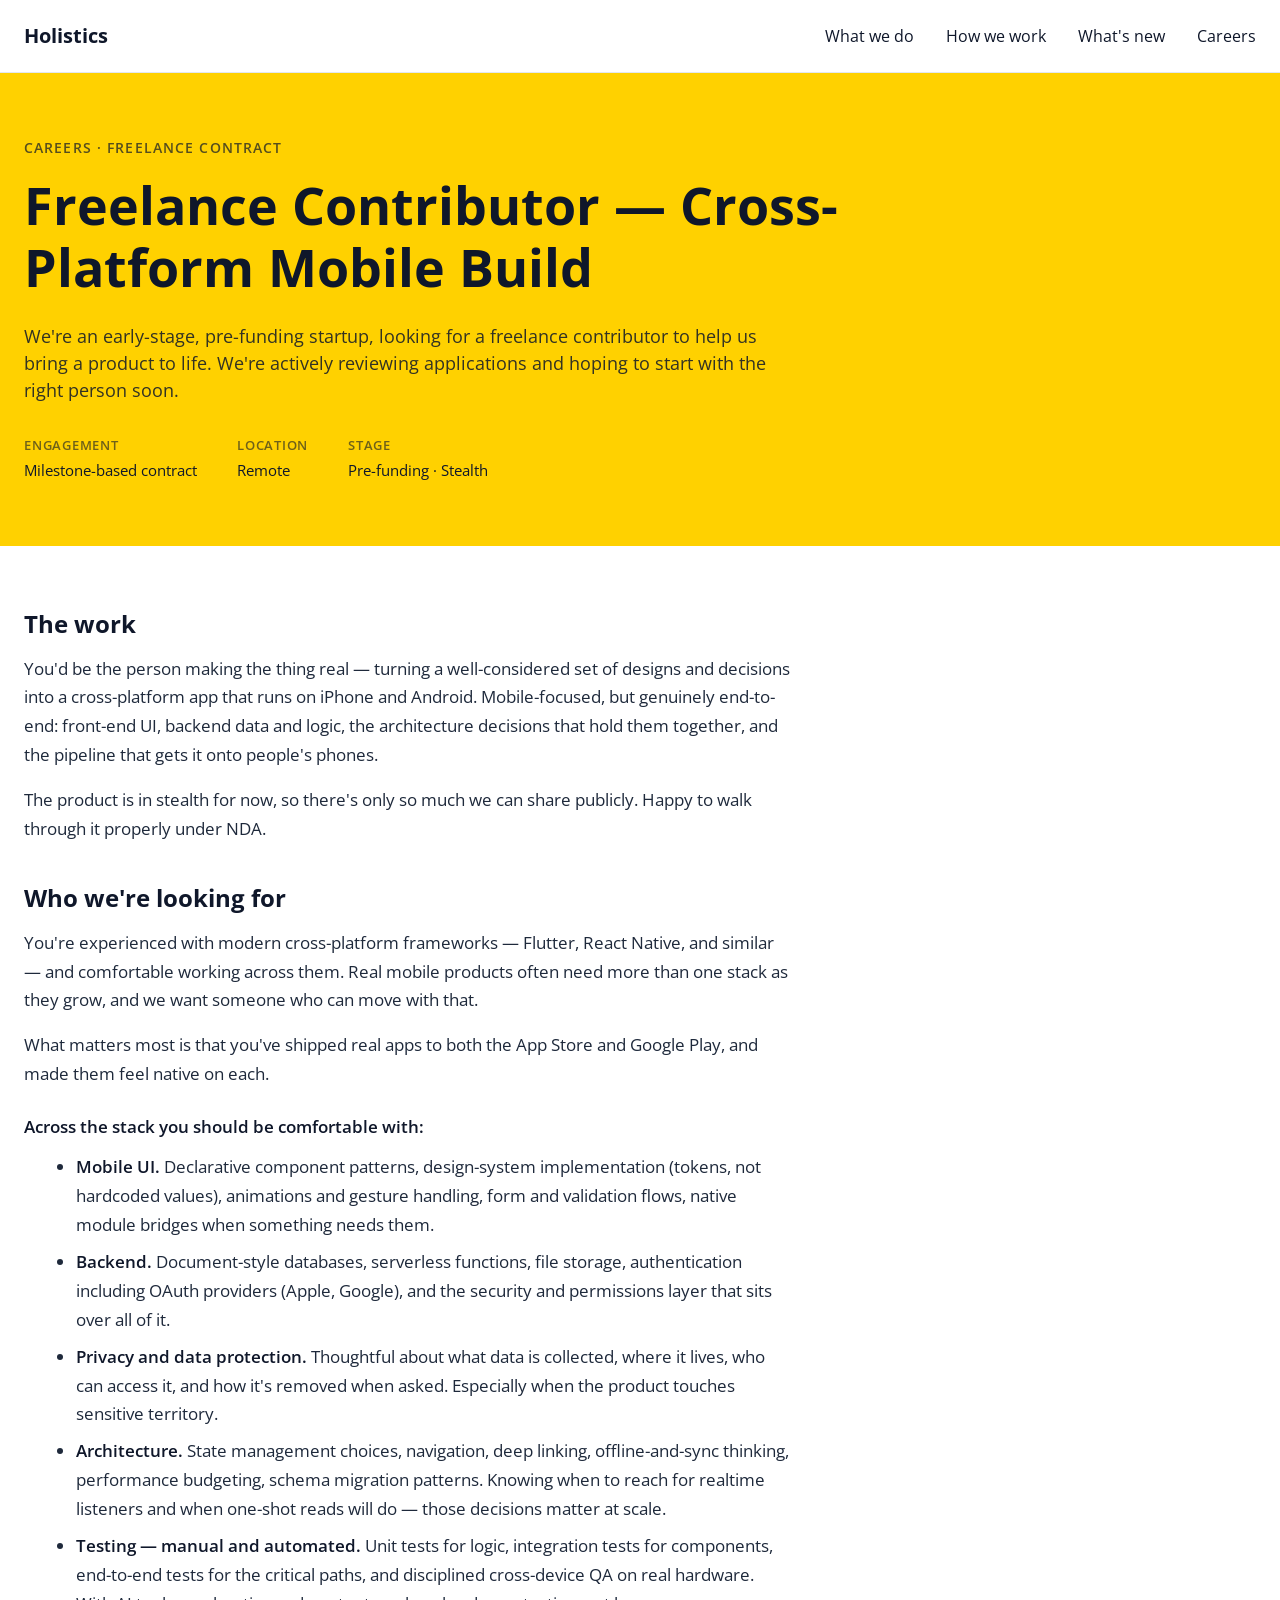
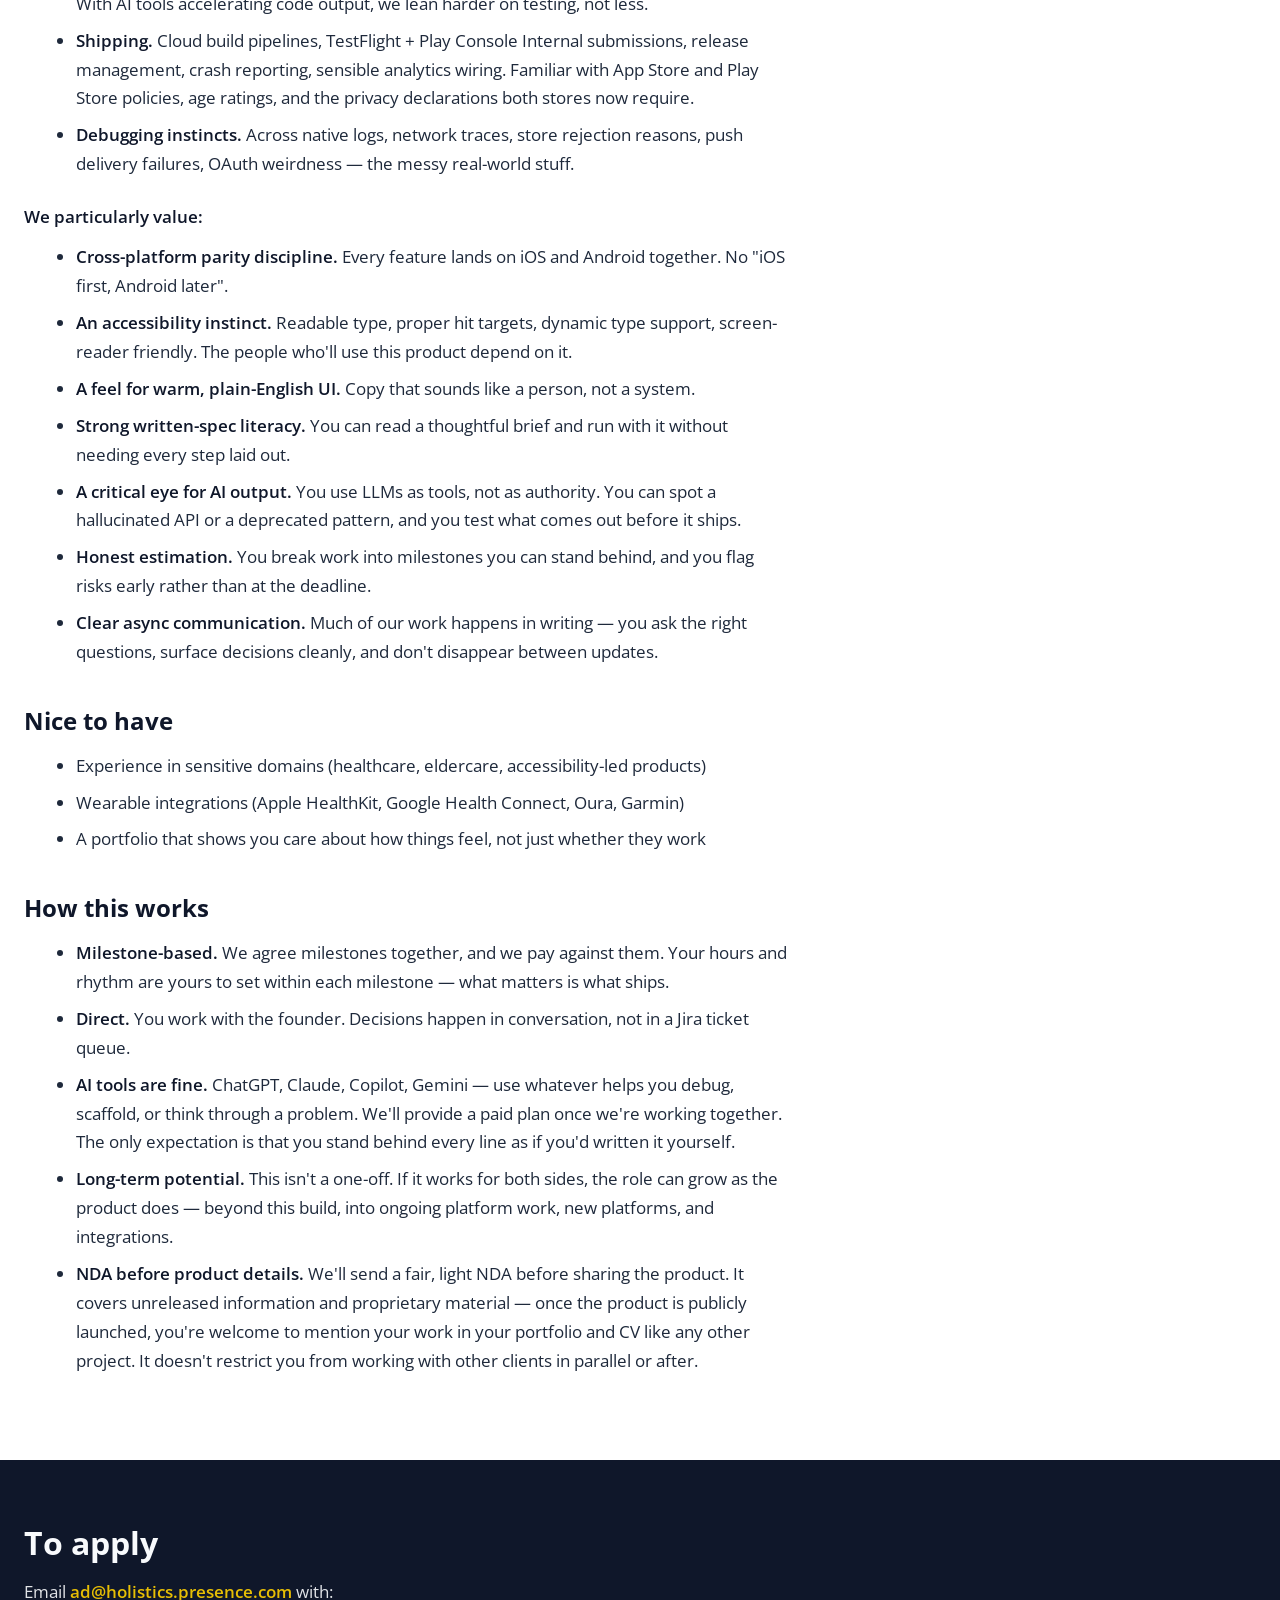
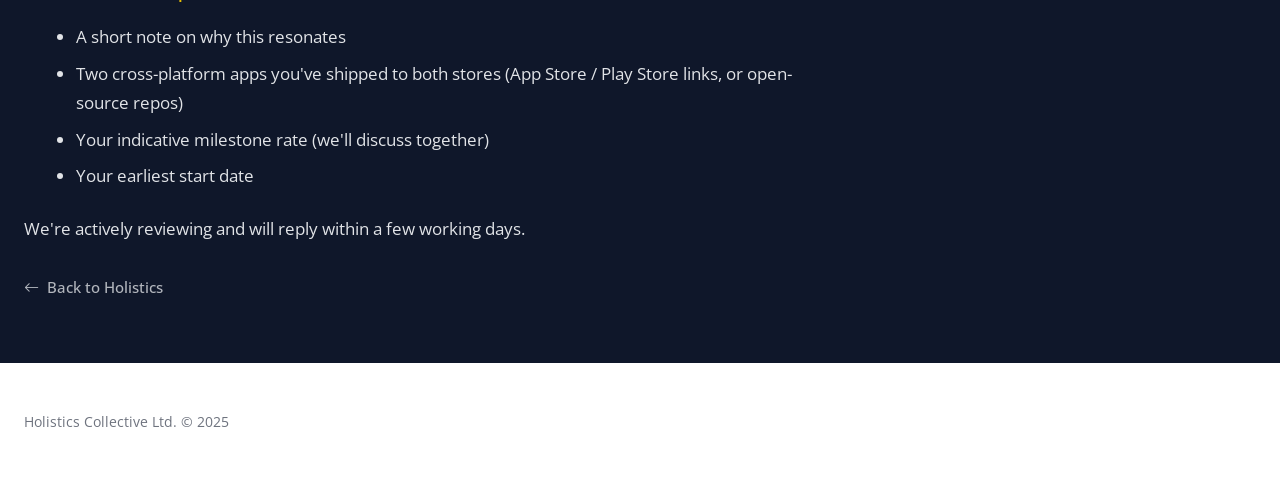
==== careers/mobile-engineer/index.html @ 16e53bee "Add careers page for freelance mobile engineer role Publishes the cross-platform mobile build JD at " ====
<!DOCTYPE html>
<html lang="en">
<head>
    <meta charset="UTF-8">
    <meta name="viewport" content="width=device-width, initial-scale=1.0">
    <title>Freelance Cross-Platform Mobile Engineer — Holistics</title>
    <meta name="description" content="We're hiring a freelance contributor to build a cross-platform mobile app — milestone-based, founder-direct, long-term potential.">
    <meta name="author" content="Holistics">

    <meta property="og:title" content="Freelance Cross-Platform Mobile Engineer — Holistics">
    <meta property="og:description" content="Help us bring an early-stage product to life. End-to-end mobile build, cross-platform, milestone-based. Founder-direct, long-term potential.">
    <meta property="og:type" content="website">

    <link rel="preconnect" href="https://fonts.googleapis.com">
    <link rel="preconnect" href="https://fonts.gstatic.com" crossorigin>
    <link href="https://fonts.googleapis.com/css2?family=Open+Sans:wght@400;500;600;700&display=swap" rel="stylesheet">
    <link rel="stylesheet" href="https://cdn.jsdelivr.net/npm/bootstrap-icons/font/bootstrap-icons.css">
    <link href="https://cdn.jsdelivr.net/npm/bootstrap@5.3.0/dist/css/bootstrap.min.css" rel="stylesheet">
    <script src="https://cdn.jsdelivr.net/npm/bootstrap@5.3.0/dist/js/bootstrap.bundle.min.js"></script>

    <style>
        * {
            margin: 0;
            padding: 0;
            box-sizing: border-box;
        }

        body {
            font-family: 'Open Sans', -apple-system, BlinkMacSystemFont, 'Segoe UI', 'Roboto', 'Oxygen', 'Ubuntu', 'Cantarell', sans-serif;
            line-height: 1.5;
            color: #0f172a;
            background-color: #ffffff;
        }

        .container {
            max-width: 80rem;
            margin: 0 auto;
            padding: 0 1rem;
        }

        .hero-bg {
            background-color: #ffd100;
            color: #0f172a;
        }

        .section-dark {
            background-color: #0f172a;
            color: #f8fafc;
        }

        /* Header */
        .header {
            padding: 1rem 0;
            border-bottom: 1px solid #e2e8f0;
            position: sticky;
            top: 0;
            background: white;
            z-index: 100;
        }

        .header .container {
            display: flex;
            justify-content: space-between;
            align-items: center;
        }

        .logo a {
            font-size: 1.25rem;
            font-weight: bold;
            text-decoration: none;
            color: inherit;
        }

        .nav {
            display: none;
            gap: 2rem;
        }

        .nav a {
            text-decoration: none;
            color: inherit;
            padding: 0.5rem 0;
            transition: color 0.2s;
        }

        .nav a:hover {
            color: #ffd100;
        }

        .menu-btn {
            display: block;
            background: none;
            border: none;
            font-size: 1.5rem;
            cursor: pointer;
        }

        /* Hero */
        .hero {
            padding: 4rem 0;
        }

        .hero .eyebrow {
            font-size: 0.875rem;
            font-weight: 600;
            text-transform: uppercase;
            letter-spacing: 0.08em;
            margin-bottom: 1rem;
            opacity: 0.7;
        }

        .hero h1 {
            font-size: 2.25rem;
            font-weight: bold;
            line-height: 1.2;
            max-width: 56rem;
            margin-bottom: 1.5rem;
        }

        .hero-subtitle {
            font-size: 1.125rem;
            opacity: 0.85;
            max-width: 48rem;
        }

        .meta-row {
            margin-top: 2rem;
            display: flex;
            flex-wrap: wrap;
            gap: 1.5rem 2.5rem;
            font-size: 0.95rem;
        }

        .meta-row .meta-label {
            display: block;
            font-weight: 600;
            font-size: 0.8rem;
            text-transform: uppercase;
            letter-spacing: 0.06em;
            opacity: 0.6;
            margin-bottom: 0.25rem;
        }

        /* Body */
        .role-body {
            padding: 4rem 0;
        }

        .role-body .content {
            max-width: 48rem;
        }

        .role-body h2 {
            font-size: 1.5rem;
            font-weight: bold;
            margin-top: 2.5rem;
            margin-bottom: 1rem;
        }

        .role-body h2:first-child {
            margin-top: 0;
        }

        .role-body h3 {
            font-size: 1.05rem;
            font-weight: 600;
            margin-top: 1.75rem;
            margin-bottom: 0.5rem;
        }

        .role-body p {
            font-size: 1.0625rem;
            line-height: 1.7;
            margin-bottom: 1rem;
            color: #1e293b;
        }

        .role-body ul {
            margin: 1rem 0 1.25rem 1.25rem;
        }

        .role-body li {
            font-size: 1.0625rem;
            line-height: 1.7;
            margin-bottom: 0.5rem;
            color: #1e293b;
        }

        .role-body strong {
            font-weight: 600;
            color: #0f172a;
        }

        /* Apply CTA */
        .apply-cta {
            padding: 4rem 0;
        }

        .apply-cta .content {
            max-width: 48rem;
        }

        .apply-cta h2 {
            font-size: 2rem;
            font-weight: bold;
            margin-bottom: 1rem;
        }

        .apply-cta p {
            font-size: 1.0625rem;
            line-height: 1.7;
            margin-bottom: 1rem;
            opacity: 0.9;
        }

        .apply-cta ul {
            margin: 1rem 0 1.5rem 1.25rem;
        }

        .apply-cta li {
            font-size: 1.0625rem;
            line-height: 1.7;
            margin-bottom: 0.5rem;
            opacity: 0.9;
        }

        .apply-cta a.email-link {
            color: #ffd100;
            font-weight: 600;
            text-decoration: none;
        }

        .apply-cta a.email-link:hover {
            text-decoration: underline;
        }

        .back-link {
            display: inline-flex;
            align-items: center;
            gap: 0.5rem;
            color: #0f172a;
            text-decoration: none;
            font-weight: 500;
            margin-top: 1rem;
            font-size: 0.95rem;
            opacity: 0.7;
            transition: opacity 0.2s;
        }

        .back-link:hover {
            opacity: 1;
        }

        /* Footer */
        .footer {
            padding: 3rem 0 2rem;
        }

        .footer p {
            font-size: 0.875rem;
            opacity: 0.6;
        }

        /* Mobile Menu */
        .mobile-menu {
            display: none;
            position: fixed;
            top: 0;
            left: 0;
            right: 0;
            bottom: 0;
            background: white;
            z-index: 200;
            padding: 2rem;
        }

        .mobile-menu.active {
            display: flex;
            flex-direction: column;
        }

        .mobile-menu-header {
            display: flex;
            justify-content: space-between;
            align-items: center;
            margin-bottom: 2rem;
        }

        .mobile-menu nav {
            display: flex;
            flex-direction: column;
            gap: 1.5rem;
        }

        .mobile-menu a {
            text-decoration: none;
            color: #0f172a;
            font-size: 1.25rem;
            font-weight: 500;
        }

        @media (min-width: 640px) {
            .container {
                padding: 0 1.5rem;
            }

            .hero h1 {
                font-size: 2.75rem;
            }
        }

        @media (min-width: 768px) {
            .nav {
                display: flex;
            }

            .menu-btn {
                display: none;
            }

            .hero h1 {
                font-size: 3rem;
            }
        }

        @media (min-width: 1024px) {
            .hero h1 {
                font-size: 3.25rem;
            }
        }
    </style>
</head>
<body>
    <!-- Header -->
    <header class="header">
        <div class="container">
            <div class="logo"><a href="/">Holistics</a></div>
            <nav class="nav">
                <a href="/#what-we-do">What we do</a>
                <a href="/#how-we-work">How we work</a>
                <a href="/#whats-new">What's new</a>
                <a href="/careers/">Careers</a>
            </nav>
            <button class="menu-btn" onclick="toggleMobileMenu()">☰</button>
        </div>
    </header>

    <!-- Mobile Menu -->
    <div class="mobile-menu" id="mobileMenu">
        <div class="mobile-menu-header">
            <div class="logo"><a href="/">Holistics</a></div>
            <button class="menu-btn" onclick="toggleMobileMenu()">✕</button>
        </div>
        <nav>
            <a href="/#what-we-do" onclick="toggleMobileMenu()">What we do</a>
            <a href="/#how-we-work" onclick="toggleMobileMenu()">How we work</a>
            <a href="/#whats-new" onclick="toggleMobileMenu()">What's new</a>
            <a href="/careers/" onclick="toggleMobileMenu()">Careers</a>
        </nav>
    </div>

    <!-- Hero -->
    <section class="hero hero-bg">
        <div class="container">
            <div class="eyebrow">Careers · Freelance contract</div>
            <h1>Freelance Contributor — Cross-Platform Mobile Build</h1>
            <p class="hero-subtitle">We're an early-stage, pre-funding startup, looking for a freelance contributor to help us bring a product to life. We're actively reviewing applications and hoping to start with the right person soon.</p>
            <div class="meta-row">
                <div>
                    <span class="meta-label">Engagement</span>
                    Milestone-based contract
                </div>
                <div>
                    <span class="meta-label">Location</span>
                    Remote
                </div>
                <div>
                    <span class="meta-label">Stage</span>
                    Pre-funding · Stealth
                </div>
            </div>
        </div>
    </section>

    <!-- Role body -->
    <section class="role-body">
        <div class="container">
            <div class="content">
                <h2>The work</h2>
                <p>You'd be the person making the thing real — turning a well-considered set of designs and decisions into a cross-platform app that runs on iPhone and Android. Mobile-focused, but genuinely end-to-end: front-end UI, backend data and logic, the architecture decisions that hold them together, and the pipeline that gets it onto people's phones.</p>
                <p>The product is in stealth for now, so there's only so much we can share publicly. Happy to walk through it properly under NDA.</p>

                <h2>Who we're looking for</h2>
                <p>You're experienced with modern cross-platform frameworks — Flutter, React Native, and similar — and comfortable working across them. Real mobile products often need more than one stack as they grow, and we want someone who can move with that.</p>
                <p>What matters most is that you've shipped real apps to both the App Store and Google Play, and made them feel native on each.</p>

                <h3>Across the stack you should be comfortable with:</h3>
                <ul>
                    <li><strong>Mobile UI.</strong> Declarative component patterns, design-system implementation (tokens, not hardcoded values), animations and gesture handling, form and validation flows, native module bridges when something needs them.</li>
                    <li><strong>Backend.</strong> Document-style databases, serverless functions, file storage, authentication including OAuth providers (Apple, Google), and the security and permissions layer that sits over all of it.</li>
                    <li><strong>Privacy and data protection.</strong> Thoughtful about what data is collected, where it lives, who can access it, and how it's removed when asked. Especially when the product touches sensitive territory.</li>
                    <li><strong>Architecture.</strong> State management choices, navigation, deep linking, offline-and-sync thinking, performance budgeting, schema migration patterns. Knowing when to reach for realtime listeners and when one-shot reads will do — those decisions matter at scale.</li>
                    <li><strong>Testing — manual and automated.</strong> Unit tests for logic, integration tests for components, end-to-end tests for the critical paths, and disciplined cross-device QA on real hardware. With AI tools accelerating code output, we lean harder on testing, not less.</li>
                    <li><strong>Shipping.</strong> Cloud build pipelines, TestFlight + Play Console Internal submissions, release management, crash reporting, sensible analytics wiring. Familiar with App Store and Play Store policies, age ratings, and the privacy declarations both stores now require.</li>
                    <li><strong>Debugging instincts.</strong> Across native logs, network traces, store rejection reasons, push delivery failures, OAuth weirdness — the messy real-world stuff.</li>
                </ul>

                <h3>We particularly value:</h3>
                <ul>
                    <li><strong>Cross-platform parity discipline.</strong> Every feature lands on iOS and Android together. No "iOS first, Android later".</li>
                    <li><strong>An accessibility instinct.</strong> Readable type, proper hit targets, dynamic type support, screen-reader friendly. The people who'll use this product depend on it.</li>
                    <li><strong>A feel for warm, plain-English UI.</strong> Copy that sounds like a person, not a system.</li>
                    <li><strong>Strong written-spec literacy.</strong> You can read a thoughtful brief and run with it without needing every step laid out.</li>
                    <li><strong>A critical eye for AI output.</strong> You use LLMs as tools, not as authority. You can spot a hallucinated API or a deprecated pattern, and you test what comes out before it ships.</li>
                    <li><strong>Honest estimation.</strong> You break work into milestones you can stand behind, and you flag risks early rather than at the deadline.</li>
                    <li><strong>Clear async communication.</strong> Much of our work happens in writing — you ask the right questions, surface decisions cleanly, and don't disappear between updates.</li>
                </ul>

                <h2>Nice to have</h2>
                <ul>
                    <li>Experience in sensitive domains (healthcare, eldercare, accessibility-led products)</li>
                    <li>Wearable integrations (Apple HealthKit, Google Health Connect, Oura, Garmin)</li>
                    <li>A portfolio that shows you care about how things feel, not just whether they work</li>
                </ul>

                <h2>How this works</h2>
                <ul>
                    <li><strong>Milestone-based.</strong> We agree milestones together, and we pay against them. Your hours and rhythm are yours to set within each milestone — what matters is what ships.</li>
                    <li><strong>Direct.</strong> You work with the founder. Decisions happen in conversation, not in a Jira ticket queue.</li>
                    <li><strong>AI tools are fine.</strong> ChatGPT, Claude, Copilot, Gemini — use whatever helps you debug, scaffold, or think through a problem. We'll provide a paid plan once we're working together. The only expectation is that you stand behind every line as if you'd written it yourself.</li>
                    <li><strong>Long-term potential.</strong> This isn't a one-off. If it works for both sides, the role can grow as the product does — beyond this build, into ongoing platform work, new platforms, and integrations.</li>
                    <li><strong>NDA before product details.</strong> We'll send a fair, light NDA before sharing the product. It covers unreleased information and proprietary material — once the product is publicly launched, you're welcome to mention your work in your portfolio and CV like any other project. It doesn't restrict you from working with other clients in parallel or after.</li>
                </ul>
            </div>
        </div>
    </section>

    <!-- Apply CTA -->
    <section class="apply-cta section-dark">
        <div class="container">
            <div class="content">
                <h2>To apply</h2>
                <p>Email <a class="email-link" href="mailto:ad@holistics.presence.com">ad@holistics.presence.com</a> with:</p>
                <ul>
                    <li>A short note on why this resonates</li>
                    <li>Two cross-platform apps you've shipped to both stores (App Store / Play Store links, or open-source repos)</li>
                    <li>Your indicative milestone rate (we'll discuss together)</li>
                    <li>Your earliest start date</li>
                </ul>
                <p>We're actively reviewing and will reply within a few working days.</p>
                <a href="/" class="back-link" style="color: #f8fafc;">
                    <i class="bi bi-arrow-left"></i> Back to Holistics
                </a>
            </div>
        </div>
    </section>

    <!-- Footer -->
    <footer class="footer">
        <div class="container">
            <p>Holistics Collective Ltd. © 2025</p>
        </div>
    </footer>

    <script>
        function toggleMobileMenu() {
            const mobileMenu = document.getElementById('mobileMenu');
            mobileMenu.classList.toggle('active');
        }
    </script>
</body>
</html>
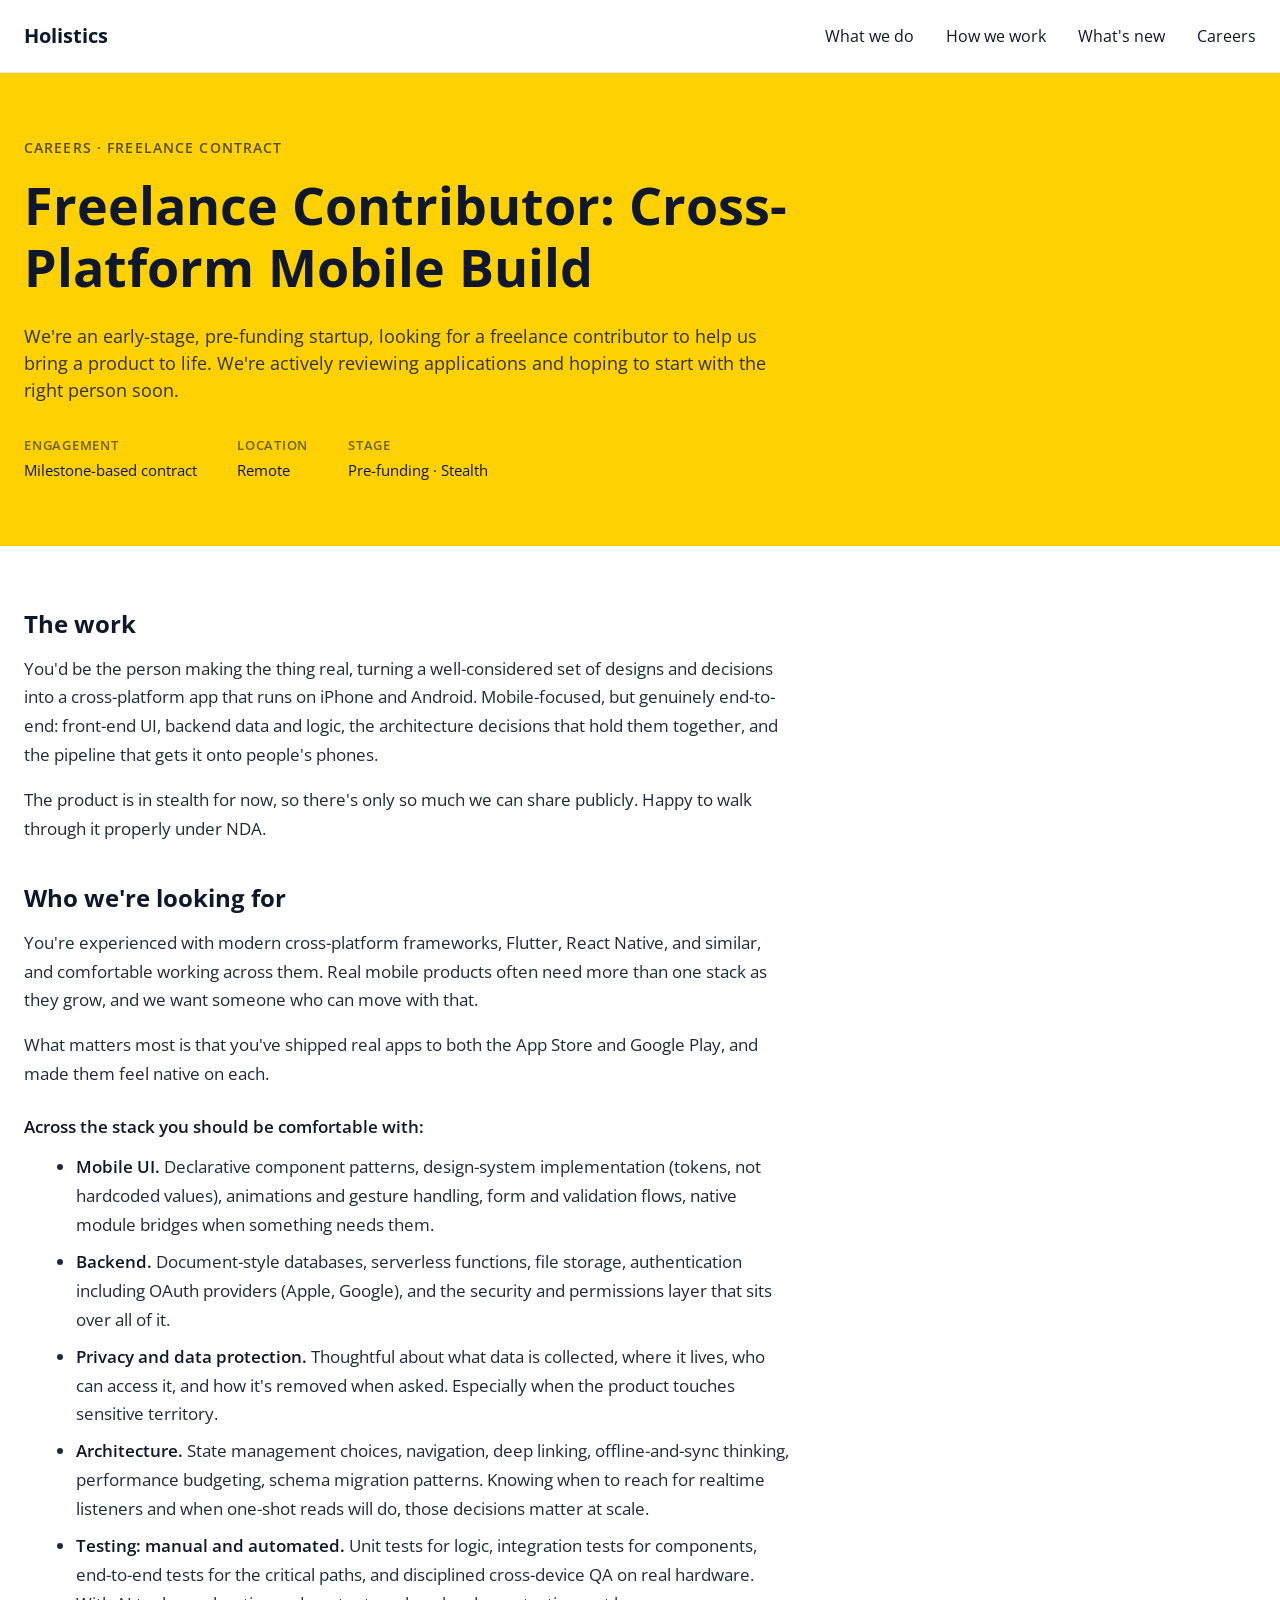
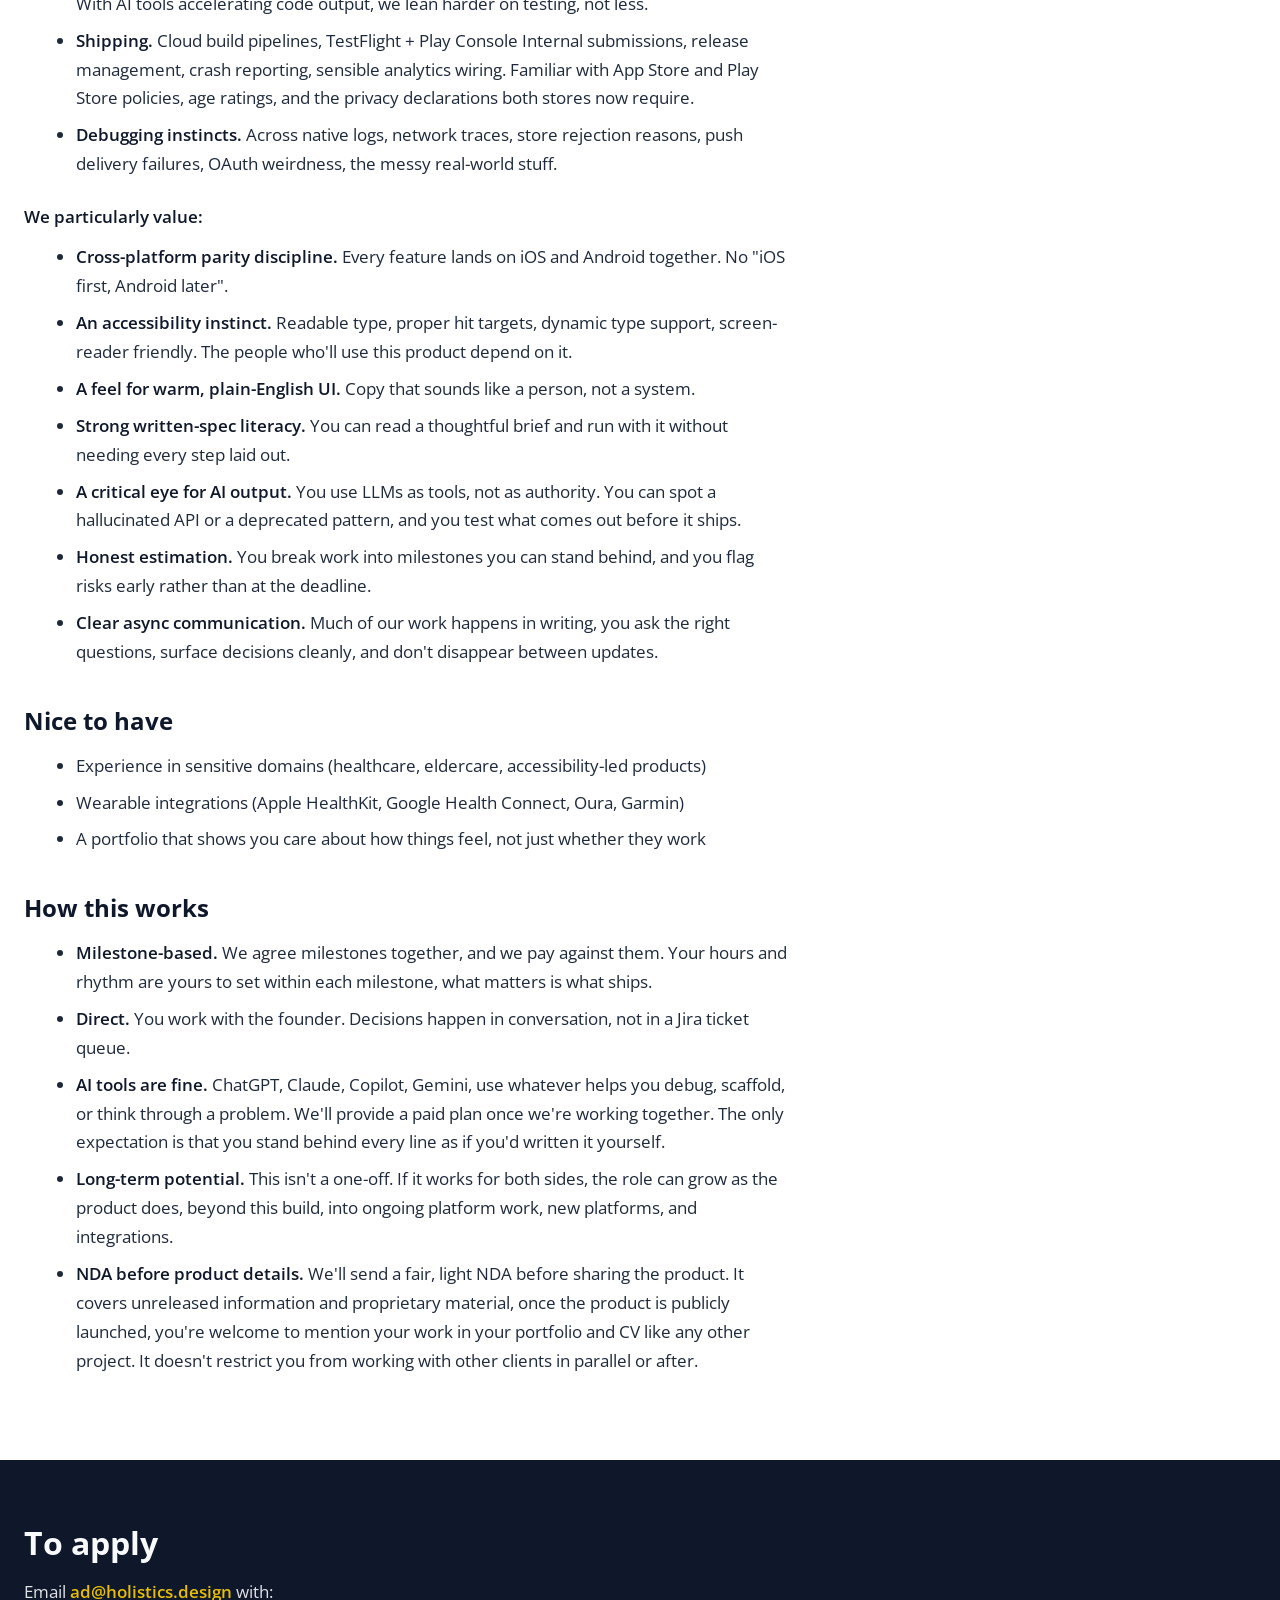
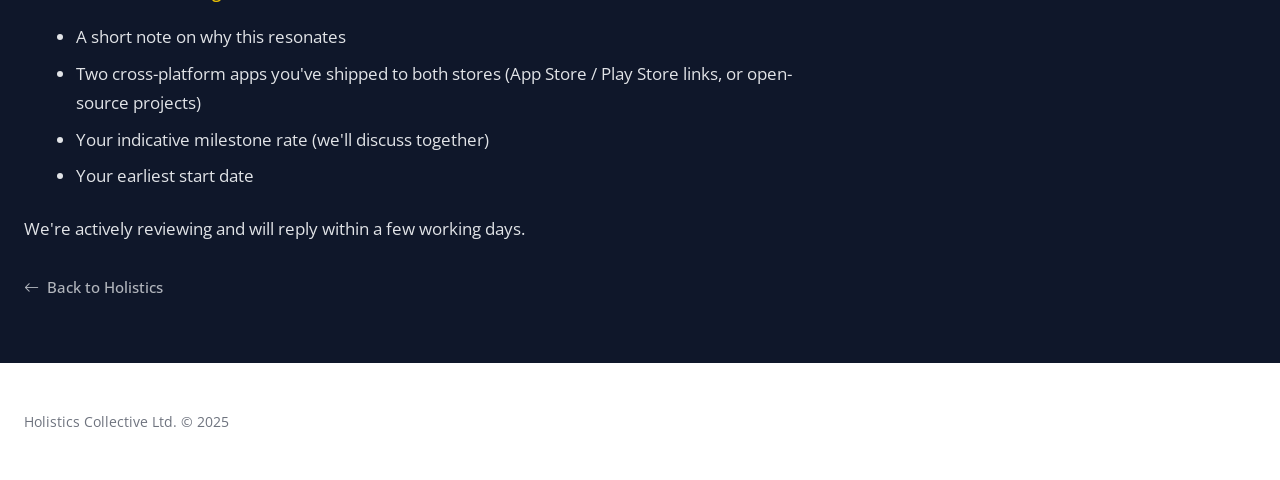
==== commit 6dd91044: "Polish careers page and add nav link from homepage - Switch apply email to ad@holistics.design - Add" ====
--- a/careers/mobile-engineer/index.html
+++ b/careers/mobile-engineer/index.html
@@ -3,11 +3,11 @@
 <head>
     <meta charset="UTF-8">
     <meta name="viewport" content="width=device-width, initial-scale=1.0">
-    <title>Freelance Cross-Platform Mobile Engineer — Holistics</title>
-    <meta name="description" content="We're hiring a freelance contributor to build a cross-platform mobile app — milestone-based, founder-direct, long-term potential.">
+    <title>Freelance Cross-Platform Mobile Engineer | Holistics</title>
+    <meta name="description" content="We're hiring a freelance contributor to build a cross-platform mobile app, milestone-based, founder-direct, long-term potential.">
     <meta name="author" content="Holistics">
 
-    <meta property="og:title" content="Freelance Cross-Platform Mobile Engineer — Holistics">
+    <meta property="og:title" content="Freelance Cross-Platform Mobile Engineer | Holistics">
     <meta property="og:description" content="Help us bring an early-stage product to life. End-to-end mobile build, cross-platform, milestone-based. Founder-direct, long-term potential.">
     <meta property="og:type" content="website">
 
@@ -339,7 +339,7 @@
                 <a href="/#what-we-do">What we do</a>
                 <a href="/#how-we-work">How we work</a>
                 <a href="/#whats-new">What's new</a>
-                <a href="/careers/">Careers</a>
+                <a href="/careers/mobile-engineer/">Careers</a>
             </nav>
             <button class="menu-btn" onclick="toggleMobileMenu()">☰</button>
         </div>
@@ -355,7 +355,7 @@
             <a href="/#what-we-do" onclick="toggleMobileMenu()">What we do</a>
             <a href="/#how-we-work" onclick="toggleMobileMenu()">How we work</a>
             <a href="/#whats-new" onclick="toggleMobileMenu()">What's new</a>
-            <a href="/careers/" onclick="toggleMobileMenu()">Careers</a>
+            <a href="/careers/mobile-engineer/" onclick="toggleMobileMenu()">Careers</a>
         </nav>
     </div>
 
@@ -363,7 +363,7 @@
     <section class="hero hero-bg">
         <div class="container">
             <div class="eyebrow">Careers · Freelance contract</div>
-            <h1>Freelance Contributor — Cross-Platform Mobile Build</h1>
+            <h1>Freelance Contributor: Cross-Platform Mobile Build</h1>
             <p class="hero-subtitle">We're an early-stage, pre-funding startup, looking for a freelance contributor to help us bring a product to life. We're actively reviewing applications and hoping to start with the right person soon.</p>
             <div class="meta-row">
                 <div>
@@ -387,11 +387,11 @@
         <div class="container">
             <div class="content">
                 <h2>The work</h2>
-                <p>You'd be the person making the thing real — turning a well-considered set of designs and decisions into a cross-platform app that runs on iPhone and Android. Mobile-focused, but genuinely end-to-end: front-end UI, backend data and logic, the architecture decisions that hold them together, and the pipeline that gets it onto people's phones.</p>
+                <p>You'd be the person making the thing real, turning a well-considered set of designs and decisions into a cross-platform app that runs on iPhone and Android. Mobile-focused, but genuinely end-to-end: front-end UI, backend data and logic, the architecture decisions that hold them together, and the pipeline that gets it onto people's phones.</p>
                 <p>The product is in stealth for now, so there's only so much we can share publicly. Happy to walk through it properly under NDA.</p>
 
                 <h2>Who we're looking for</h2>
-                <p>You're experienced with modern cross-platform frameworks — Flutter, React Native, and similar — and comfortable working across them. Real mobile products often need more than one stack as they grow, and we want someone who can move with that.</p>
+                <p>You're experienced with modern cross-platform frameworks, Flutter, React Native, and similar, and comfortable working across them. Real mobile products often need more than one stack as they grow, and we want someone who can move with that.</p>
                 <p>What matters most is that you've shipped real apps to both the App Store and Google Play, and made them feel native on each.</p>
 
                 <h3>Across the stack you should be comfortable with:</h3>
@@ -399,10 +399,10 @@
                     <li><strong>Mobile UI.</strong> Declarative component patterns, design-system implementation (tokens, not hardcoded values), animations and gesture handling, form and validation flows, native module bridges when something needs them.</li>
                     <li><strong>Backend.</strong> Document-style databases, serverless functions, file storage, authentication including OAuth providers (Apple, Google), and the security and permissions layer that sits over all of it.</li>
                     <li><strong>Privacy and data protection.</strong> Thoughtful about what data is collected, where it lives, who can access it, and how it's removed when asked. Especially when the product touches sensitive territory.</li>
-                    <li><strong>Architecture.</strong> State management choices, navigation, deep linking, offline-and-sync thinking, performance budgeting, schema migration patterns. Knowing when to reach for realtime listeners and when one-shot reads will do — those decisions matter at scale.</li>
-                    <li><strong>Testing — manual and automated.</strong> Unit tests for logic, integration tests for components, end-to-end tests for the critical paths, and disciplined cross-device QA on real hardware. With AI tools accelerating code output, we lean harder on testing, not less.</li>
+                    <li><strong>Architecture.</strong> State management choices, navigation, deep linking, offline-and-sync thinking, performance budgeting, schema migration patterns. Knowing when to reach for realtime listeners and when one-shot reads will do, those decisions matter at scale.</li>
+                    <li><strong>Testing: manual and automated.</strong> Unit tests for logic, integration tests for components, end-to-end tests for the critical paths, and disciplined cross-device QA on real hardware. With AI tools accelerating code output, we lean harder on testing, not less.</li>
                     <li><strong>Shipping.</strong> Cloud build pipelines, TestFlight + Play Console Internal submissions, release management, crash reporting, sensible analytics wiring. Familiar with App Store and Play Store policies, age ratings, and the privacy declarations both stores now require.</li>
-                    <li><strong>Debugging instincts.</strong> Across native logs, network traces, store rejection reasons, push delivery failures, OAuth weirdness — the messy real-world stuff.</li>
+                    <li><strong>Debugging instincts.</strong> Across native logs, network traces, store rejection reasons, push delivery failures, OAuth weirdness, the messy real-world stuff.</li>
                 </ul>
 
                 <h3>We particularly value:</h3>
@@ -413,7 +413,7 @@
                     <li><strong>Strong written-spec literacy.</strong> You can read a thoughtful brief and run with it without needing every step laid out.</li>
                     <li><strong>A critical eye for AI output.</strong> You use LLMs as tools, not as authority. You can spot a hallucinated API or a deprecated pattern, and you test what comes out before it ships.</li>
                     <li><strong>Honest estimation.</strong> You break work into milestones you can stand behind, and you flag risks early rather than at the deadline.</li>
-                    <li><strong>Clear async communication.</strong> Much of our work happens in writing — you ask the right questions, surface decisions cleanly, and don't disappear between updates.</li>
+                    <li><strong>Clear async communication.</strong> Much of our work happens in writing, you ask the right questions, surface decisions cleanly, and don't disappear between updates.</li>
                 </ul>
 
                 <h2>Nice to have</h2>
@@ -425,11 +425,11 @@
 
                 <h2>How this works</h2>
                 <ul>
-                    <li><strong>Milestone-based.</strong> We agree milestones together, and we pay against them. Your hours and rhythm are yours to set within each milestone — what matters is what ships.</li>
+                    <li><strong>Milestone-based.</strong> We agree milestones together, and we pay against them. Your hours and rhythm are yours to set within each milestone, what matters is what ships.</li>
                     <li><strong>Direct.</strong> You work with the founder. Decisions happen in conversation, not in a Jira ticket queue.</li>
-                    <li><strong>AI tools are fine.</strong> ChatGPT, Claude, Copilot, Gemini — use whatever helps you debug, scaffold, or think through a problem. We'll provide a paid plan once we're working together. The only expectation is that you stand behind every line as if you'd written it yourself.</li>
-                    <li><strong>Long-term potential.</strong> This isn't a one-off. If it works for both sides, the role can grow as the product does — beyond this build, into ongoing platform work, new platforms, and integrations.</li>
-                    <li><strong>NDA before product details.</strong> We'll send a fair, light NDA before sharing the product. It covers unreleased information and proprietary material — once the product is publicly launched, you're welcome to mention your work in your portfolio and CV like any other project. It doesn't restrict you from working with other clients in parallel or after.</li>
+                    <li><strong>AI tools are fine.</strong> ChatGPT, Claude, Copilot, Gemini, use whatever helps you debug, scaffold, or think through a problem. We'll provide a paid plan once we're working together. The only expectation is that you stand behind every line as if you'd written it yourself.</li>
+                    <li><strong>Long-term potential.</strong> This isn't a one-off. If it works for both sides, the role can grow as the product does, beyond this build, into ongoing platform work, new platforms, and integrations.</li>
+                    <li><strong>NDA before product details.</strong> We'll send a fair, light NDA before sharing the product. It covers unreleased information and proprietary material, once the product is publicly launched, you're welcome to mention your work in your portfolio and CV like any other project. It doesn't restrict you from working with other clients in parallel or after.</li>
                 </ul>
             </div>
         </div>
@@ -440,10 +440,10 @@
         <div class="container">
             <div class="content">
                 <h2>To apply</h2>
-                <p>Email <a class="email-link" href="mailto:ad@holistics.presence.com">ad@holistics.presence.com</a> with:</p>
+                <p>Email <a class="email-link" href="mailto:ad@holistics.design">ad@holistics.design</a> with:</p>
                 <ul>
                     <li>A short note on why this resonates</li>
-                    <li>Two cross-platform apps you've shipped to both stores (App Store / Play Store links, or open-source repos)</li>
+                    <li>Two cross-platform apps you've shipped to both stores (App Store / Play Store links, or open-source projects)</li>
                     <li>Your indicative milestone rate (we'll discuss together)</li>
                     <li>Your earliest start date</li>
                 </ul>
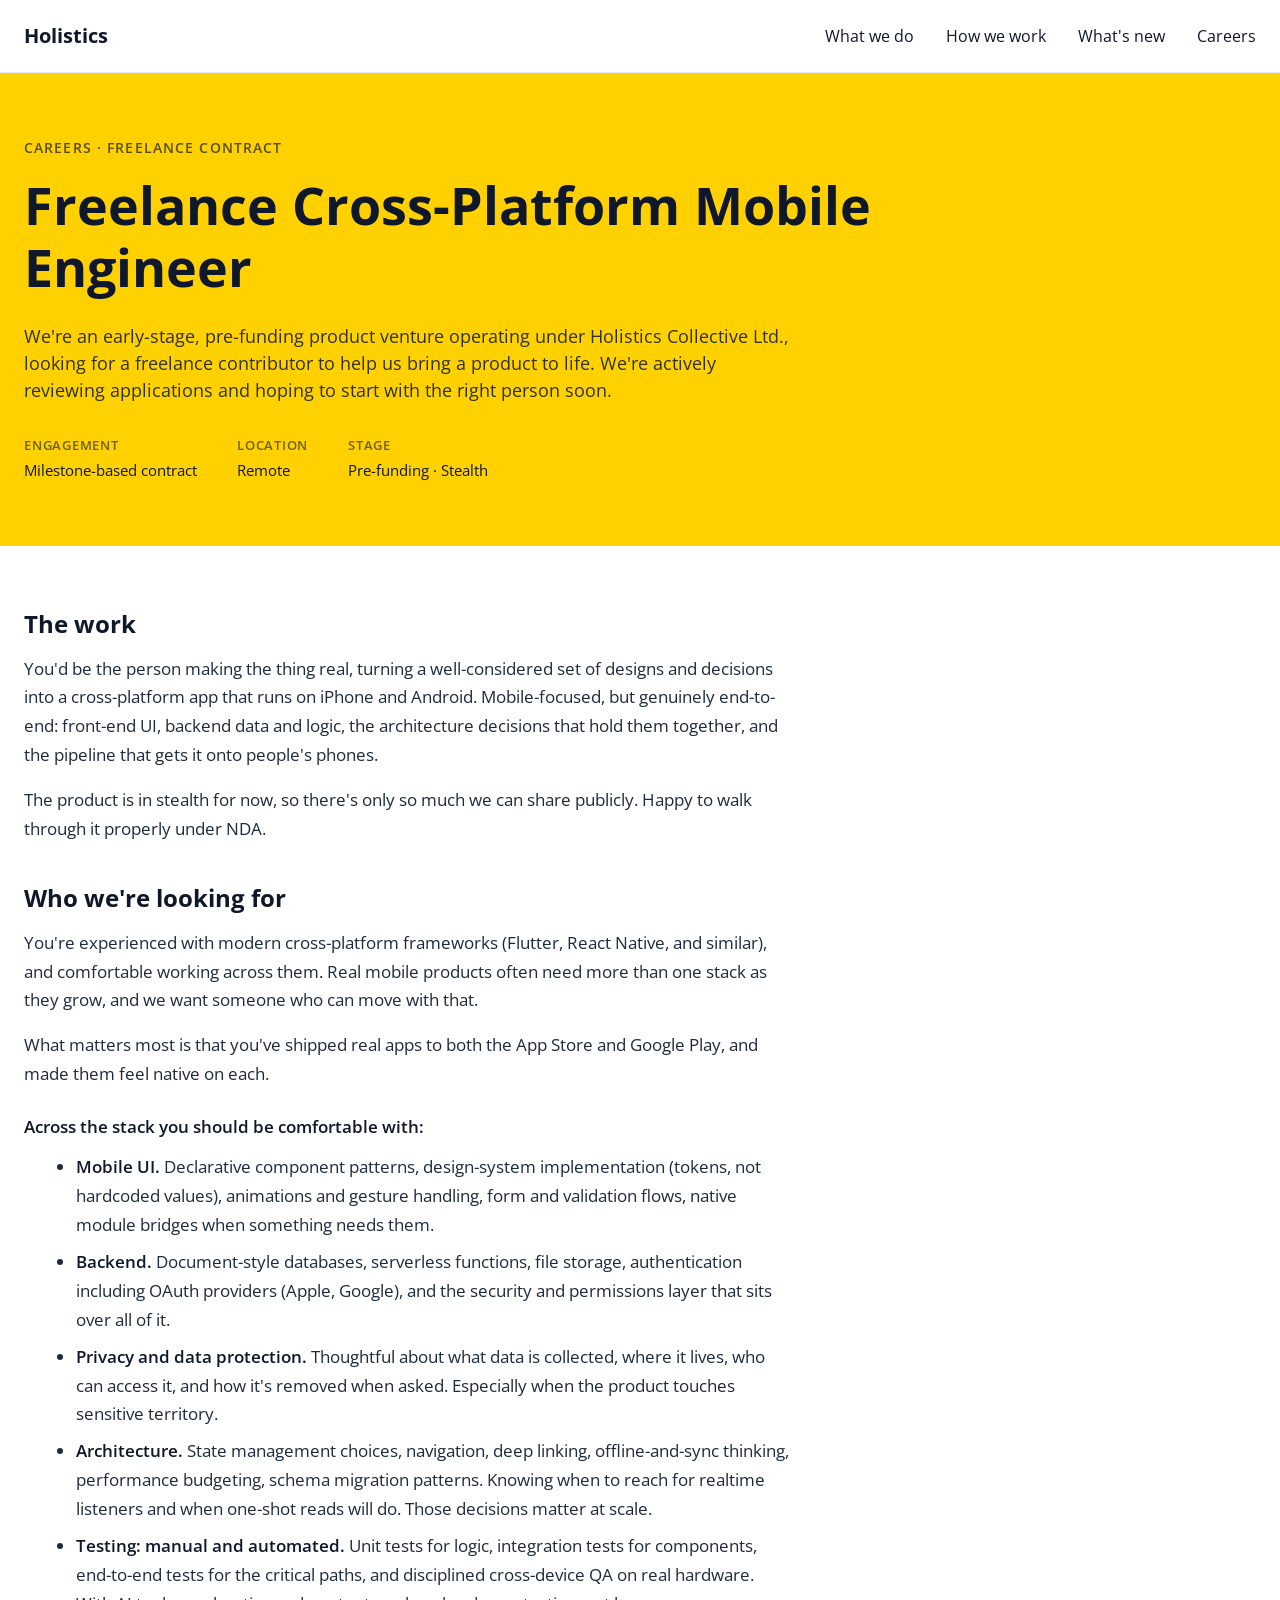
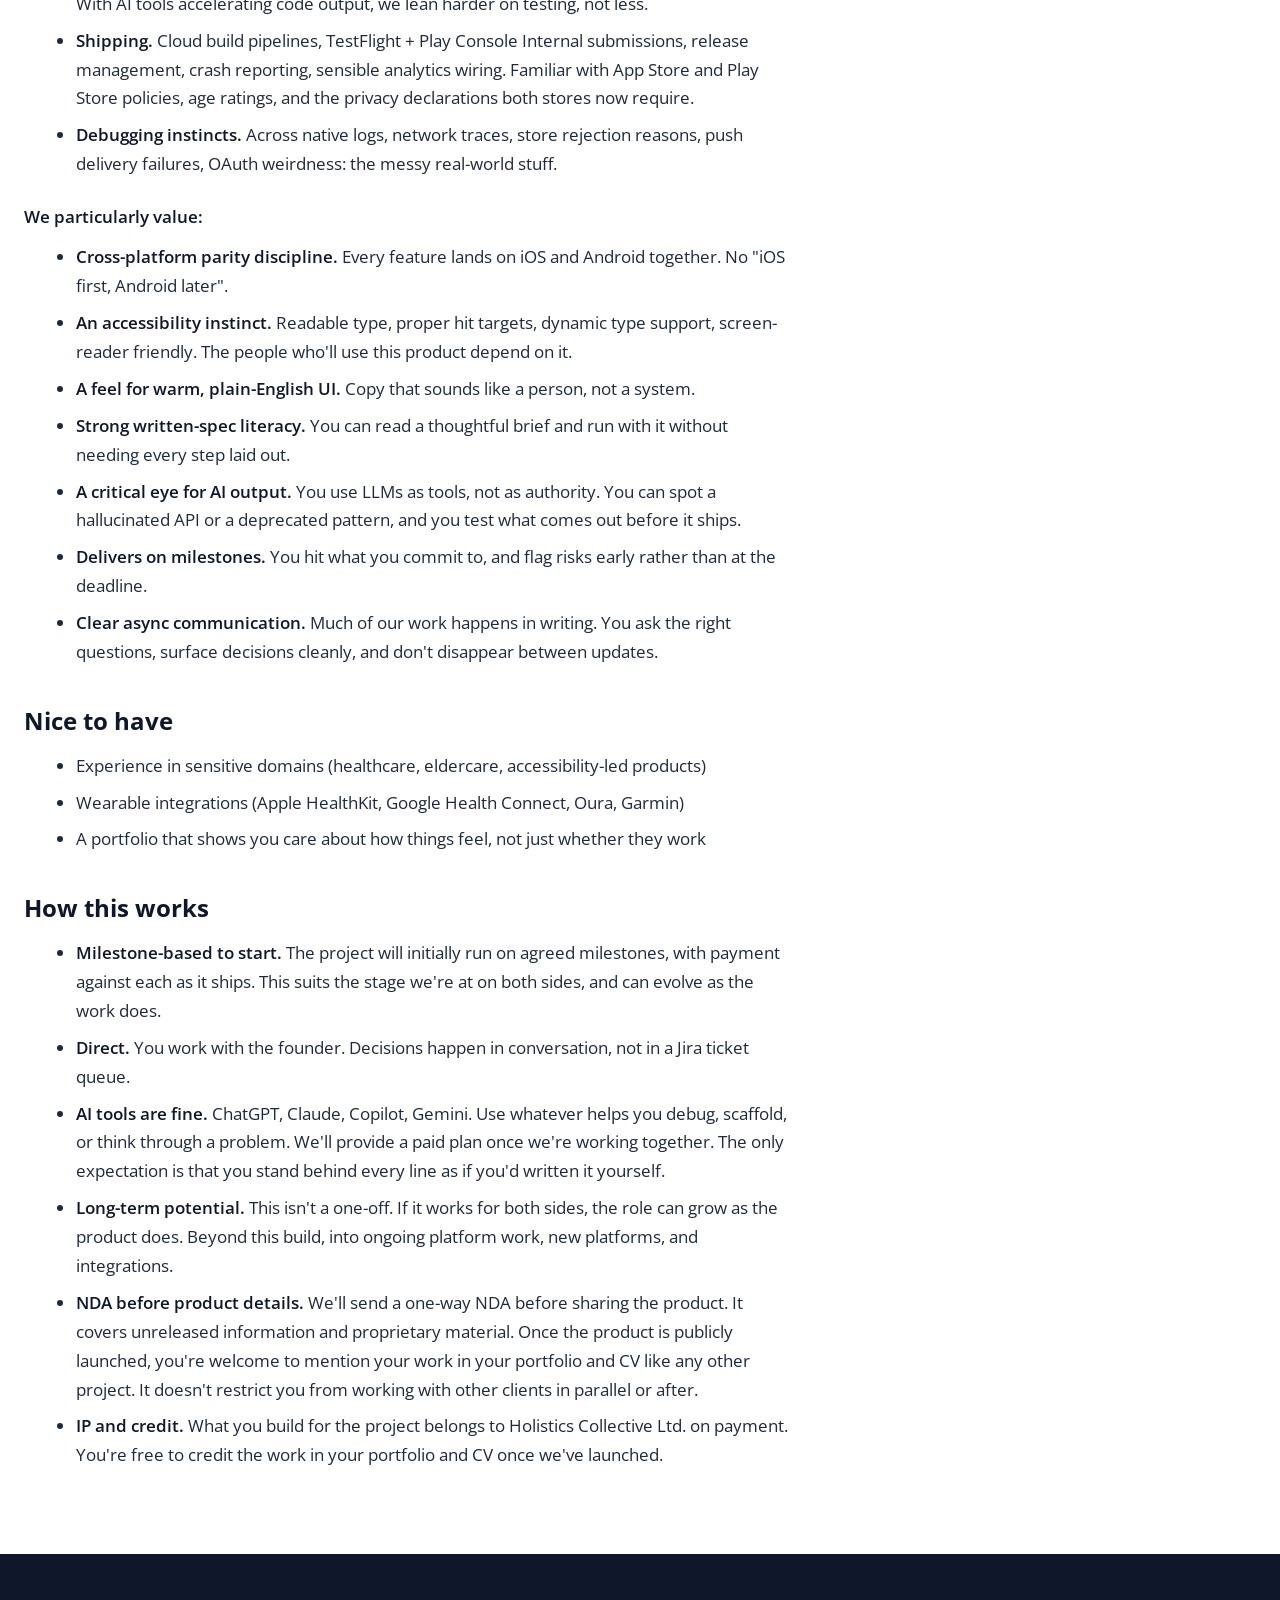
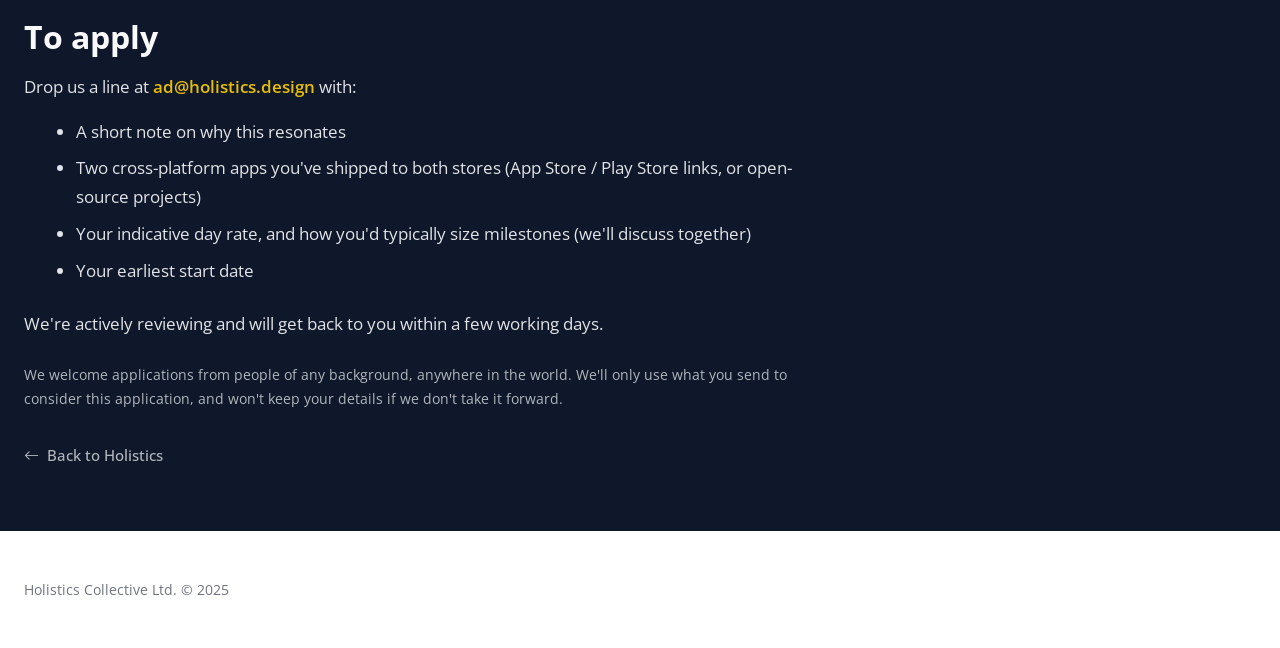
==== commit 2dd6df00: "Polish careers page: clarity, legal cover, and friendlier tone - Rename H1 to match SEO title ("Free" ====
--- a/careers/mobile-engineer/index.html
+++ b/careers/mobile-engineer/index.html
@@ -363,8 +363,8 @@
     <section class="hero hero-bg">
         <div class="container">
             <div class="eyebrow">Careers · Freelance contract</div>
-            <h1>Freelance Contributor: Cross-Platform Mobile Build</h1>
-            <p class="hero-subtitle">We're an early-stage, pre-funding startup, looking for a freelance contributor to help us bring a product to life. We're actively reviewing applications and hoping to start with the right person soon.</p>
+            <h1>Freelance Cross-Platform Mobile Engineer</h1>
+            <p class="hero-subtitle">We're an early-stage, pre-funding product venture operating under Holistics Collective Ltd., looking for a freelance contributor to help us bring a product to life. We're actively reviewing applications and hoping to start with the right person soon.</p>
             <div class="meta-row">
                 <div>
                     <span class="meta-label">Engagement</span>
@@ -391,7 +391,7 @@
                 <p>The product is in stealth for now, so there's only so much we can share publicly. Happy to walk through it properly under NDA.</p>
 
                 <h2>Who we're looking for</h2>
-                <p>You're experienced with modern cross-platform frameworks, Flutter, React Native, and similar, and comfortable working across them. Real mobile products often need more than one stack as they grow, and we want someone who can move with that.</p>
+                <p>You're experienced with modern cross-platform frameworks (Flutter, React Native, and similar), and comfortable working across them. Real mobile products often need more than one stack as they grow, and we want someone who can move with that.</p>
                 <p>What matters most is that you've shipped real apps to both the App Store and Google Play, and made them feel native on each.</p>
 
                 <h3>Across the stack you should be comfortable with:</h3>
@@ -399,10 +399,10 @@
                     <li><strong>Mobile UI.</strong> Declarative component patterns, design-system implementation (tokens, not hardcoded values), animations and gesture handling, form and validation flows, native module bridges when something needs them.</li>
                     <li><strong>Backend.</strong> Document-style databases, serverless functions, file storage, authentication including OAuth providers (Apple, Google), and the security and permissions layer that sits over all of it.</li>
                     <li><strong>Privacy and data protection.</strong> Thoughtful about what data is collected, where it lives, who can access it, and how it's removed when asked. Especially when the product touches sensitive territory.</li>
-                    <li><strong>Architecture.</strong> State management choices, navigation, deep linking, offline-and-sync thinking, performance budgeting, schema migration patterns. Knowing when to reach for realtime listeners and when one-shot reads will do, those decisions matter at scale.</li>
+                    <li><strong>Architecture.</strong> State management choices, navigation, deep linking, offline-and-sync thinking, performance budgeting, schema migration patterns. Knowing when to reach for realtime listeners and when one-shot reads will do. Those decisions matter at scale.</li>
                     <li><strong>Testing: manual and automated.</strong> Unit tests for logic, integration tests for components, end-to-end tests for the critical paths, and disciplined cross-device QA on real hardware. With AI tools accelerating code output, we lean harder on testing, not less.</li>
                     <li><strong>Shipping.</strong> Cloud build pipelines, TestFlight + Play Console Internal submissions, release management, crash reporting, sensible analytics wiring. Familiar with App Store and Play Store policies, age ratings, and the privacy declarations both stores now require.</li>
-                    <li><strong>Debugging instincts.</strong> Across native logs, network traces, store rejection reasons, push delivery failures, OAuth weirdness, the messy real-world stuff.</li>
+                    <li><strong>Debugging instincts.</strong> Across native logs, network traces, store rejection reasons, push delivery failures, OAuth weirdness: the messy real-world stuff.</li>
                 </ul>
 
                 <h3>We particularly value:</h3>
@@ -412,8 +412,8 @@
                     <li><strong>A feel for warm, plain-English UI.</strong> Copy that sounds like a person, not a system.</li>
                     <li><strong>Strong written-spec literacy.</strong> You can read a thoughtful brief and run with it without needing every step laid out.</li>
                     <li><strong>A critical eye for AI output.</strong> You use LLMs as tools, not as authority. You can spot a hallucinated API or a deprecated pattern, and you test what comes out before it ships.</li>
-                    <li><strong>Honest estimation.</strong> You break work into milestones you can stand behind, and you flag risks early rather than at the deadline.</li>
-                    <li><strong>Clear async communication.</strong> Much of our work happens in writing, you ask the right questions, surface decisions cleanly, and don't disappear between updates.</li>
+                    <li><strong>Delivers on milestones.</strong> You hit what you commit to, and flag risks early rather than at the deadline.</li>
+                    <li><strong>Clear async communication.</strong> Much of our work happens in writing. You ask the right questions, surface decisions cleanly, and don't disappear between updates.</li>
                 </ul>
 
                 <h2>Nice to have</h2>
@@ -425,11 +425,12 @@
 
                 <h2>How this works</h2>
                 <ul>
-                    <li><strong>Milestone-based.</strong> We agree milestones together, and we pay against them. Your hours and rhythm are yours to set within each milestone, what matters is what ships.</li>
+                    <li><strong>Milestone-based to start.</strong> The project will initially run on agreed milestones, with payment against each as it ships. This suits the stage we're at on both sides, and can evolve as the work does.</li>
                     <li><strong>Direct.</strong> You work with the founder. Decisions happen in conversation, not in a Jira ticket queue.</li>
-                    <li><strong>AI tools are fine.</strong> ChatGPT, Claude, Copilot, Gemini, use whatever helps you debug, scaffold, or think through a problem. We'll provide a paid plan once we're working together. The only expectation is that you stand behind every line as if you'd written it yourself.</li>
-                    <li><strong>Long-term potential.</strong> This isn't a one-off. If it works for both sides, the role can grow as the product does, beyond this build, into ongoing platform work, new platforms, and integrations.</li>
-                    <li><strong>NDA before product details.</strong> We'll send a fair, light NDA before sharing the product. It covers unreleased information and proprietary material, once the product is publicly launched, you're welcome to mention your work in your portfolio and CV like any other project. It doesn't restrict you from working with other clients in parallel or after.</li>
+                    <li><strong>AI tools are fine.</strong> ChatGPT, Claude, Copilot, Gemini. Use whatever helps you debug, scaffold, or think through a problem. We'll provide a paid plan once we're working together. The only expectation is that you stand behind every line as if you'd written it yourself.</li>
+                    <li><strong>Long-term potential.</strong> This isn't a one-off. If it works for both sides, the role can grow as the product does. Beyond this build, into ongoing platform work, new platforms, and integrations.</li>
+                    <li><strong>NDA before product details.</strong> We'll send a one-way NDA before sharing the product. It covers unreleased information and proprietary material. Once the product is publicly launched, you're welcome to mention your work in your portfolio and CV like any other project. It doesn't restrict you from working with other clients in parallel or after.</li>
+                    <li><strong>IP and credit.</strong> What you build for the project belongs to Holistics Collective Ltd. on payment. You're free to credit the work in your portfolio and CV once we've launched.</li>
                 </ul>
             </div>
         </div>
@@ -440,14 +441,15 @@
         <div class="container">
             <div class="content">
                 <h2>To apply</h2>
-                <p>Email <a class="email-link" href="mailto:ad@holistics.design">ad@holistics.design</a> with:</p>
+                <p>Drop us a line at <a class="email-link" href="mailto:ad@holistics.design">ad@holistics.design</a> with:</p>
                 <ul>
                     <li>A short note on why this resonates</li>
                     <li>Two cross-platform apps you've shipped to both stores (App Store / Play Store links, or open-source projects)</li>
-                    <li>Your indicative milestone rate (we'll discuss together)</li>
+                    <li>Your indicative day rate, and how you'd typically size milestones (we'll discuss together)</li>
                     <li>Your earliest start date</li>
                 </ul>
-                <p>We're actively reviewing and will reply within a few working days.</p>
+                <p>We're actively reviewing and will get back to you within a few working days.</p>
+                <p style="font-size: 0.9rem; opacity: 0.7; margin-top: 1.5rem;">We welcome applications from people of any background, anywhere in the world. We'll only use what you send to consider this application, and won't keep your details if we don't take it forward.</p>
                 <a href="/" class="back-link" style="color: #f8fafc;">
                     <i class="bi bi-arrow-left"></i> Back to Holistics
                 </a>
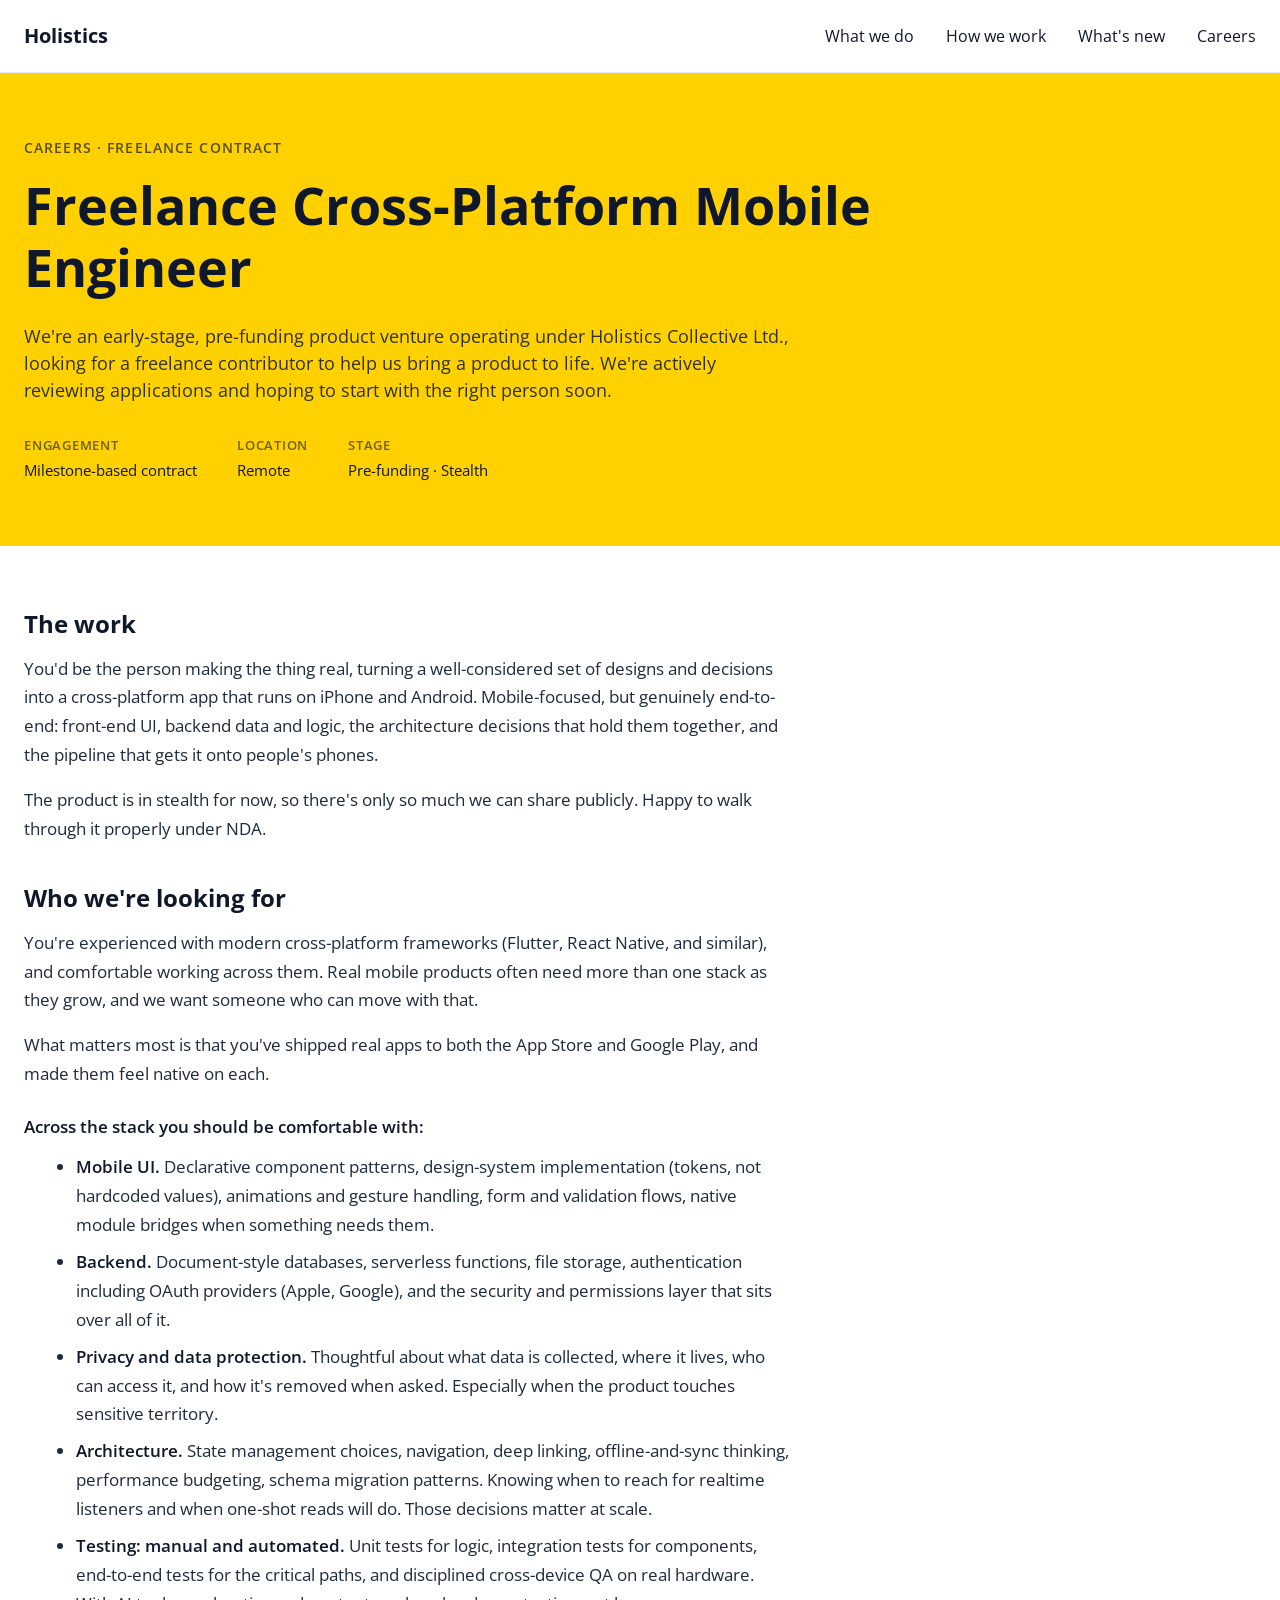
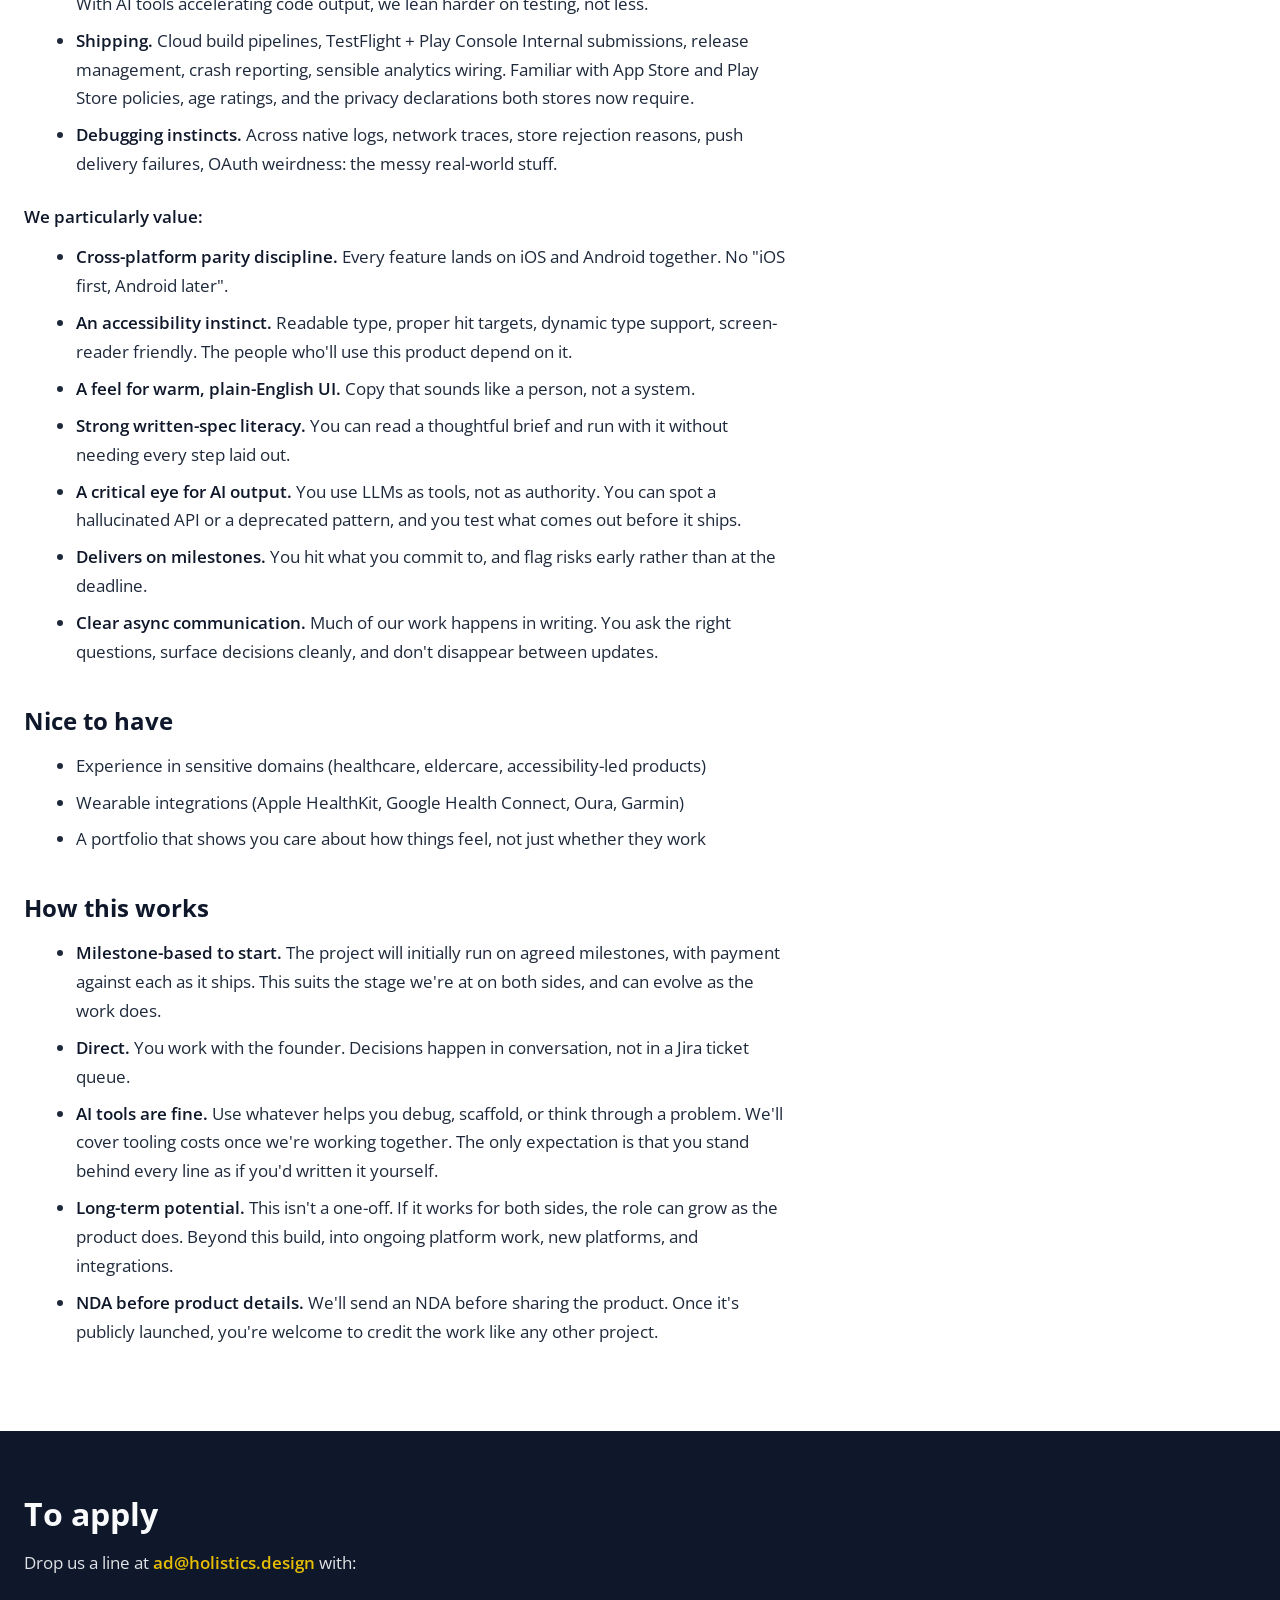
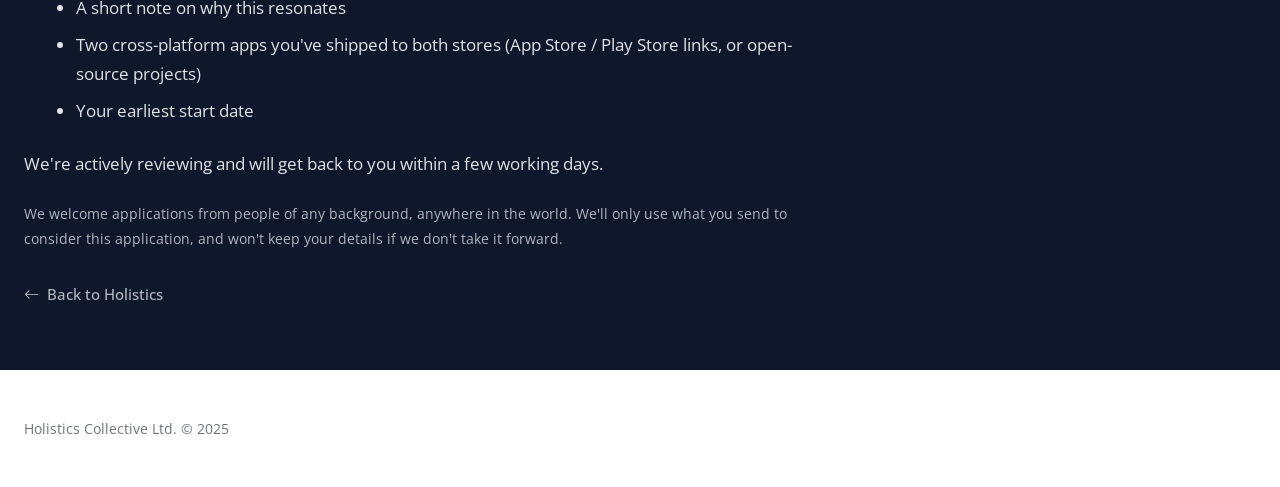
==== commit 55df646c: "Trim careers page back to high-level wording - Drop specific AI tool list from the AI bullet - Slim " ====
--- a/careers/mobile-engineer/index.html
+++ b/careers/mobile-engineer/index.html
@@ -427,10 +427,9 @@
                 <ul>
                     <li><strong>Milestone-based to start.</strong> The project will initially run on agreed milestones, with payment against each as it ships. This suits the stage we're at on both sides, and can evolve as the work does.</li>
                     <li><strong>Direct.</strong> You work with the founder. Decisions happen in conversation, not in a Jira ticket queue.</li>
-                    <li><strong>AI tools are fine.</strong> ChatGPT, Claude, Copilot, Gemini. Use whatever helps you debug, scaffold, or think through a problem. We'll provide a paid plan once we're working together. The only expectation is that you stand behind every line as if you'd written it yourself.</li>
+                    <li><strong>AI tools are fine.</strong> Use whatever helps you debug, scaffold, or think through a problem. We'll cover tooling costs once we're working together. The only expectation is that you stand behind every line as if you'd written it yourself.</li>
                     <li><strong>Long-term potential.</strong> This isn't a one-off. If it works for both sides, the role can grow as the product does. Beyond this build, into ongoing platform work, new platforms, and integrations.</li>
-                    <li><strong>NDA before product details.</strong> We'll send a one-way NDA before sharing the product. It covers unreleased information and proprietary material. Once the product is publicly launched, you're welcome to mention your work in your portfolio and CV like any other project. It doesn't restrict you from working with other clients in parallel or after.</li>
-                    <li><strong>IP and credit.</strong> What you build for the project belongs to Holistics Collective Ltd. on payment. You're free to credit the work in your portfolio and CV once we've launched.</li>
+                    <li><strong>NDA before product details.</strong> We'll send an NDA before sharing the product. Once it's publicly launched, you're welcome to credit the work like any other project.</li>
                 </ul>
             </div>
         </div>
@@ -445,7 +444,6 @@
                 <ul>
                     <li>A short note on why this resonates</li>
                     <li>Two cross-platform apps you've shipped to both stores (App Store / Play Store links, or open-source projects)</li>
-                    <li>Your indicative day rate, and how you'd typically size milestones (we'll discuss together)</li>
                     <li>Your earliest start date</li>
                 </ul>
                 <p>We're actively reviewing and will get back to you within a few working days.</p>
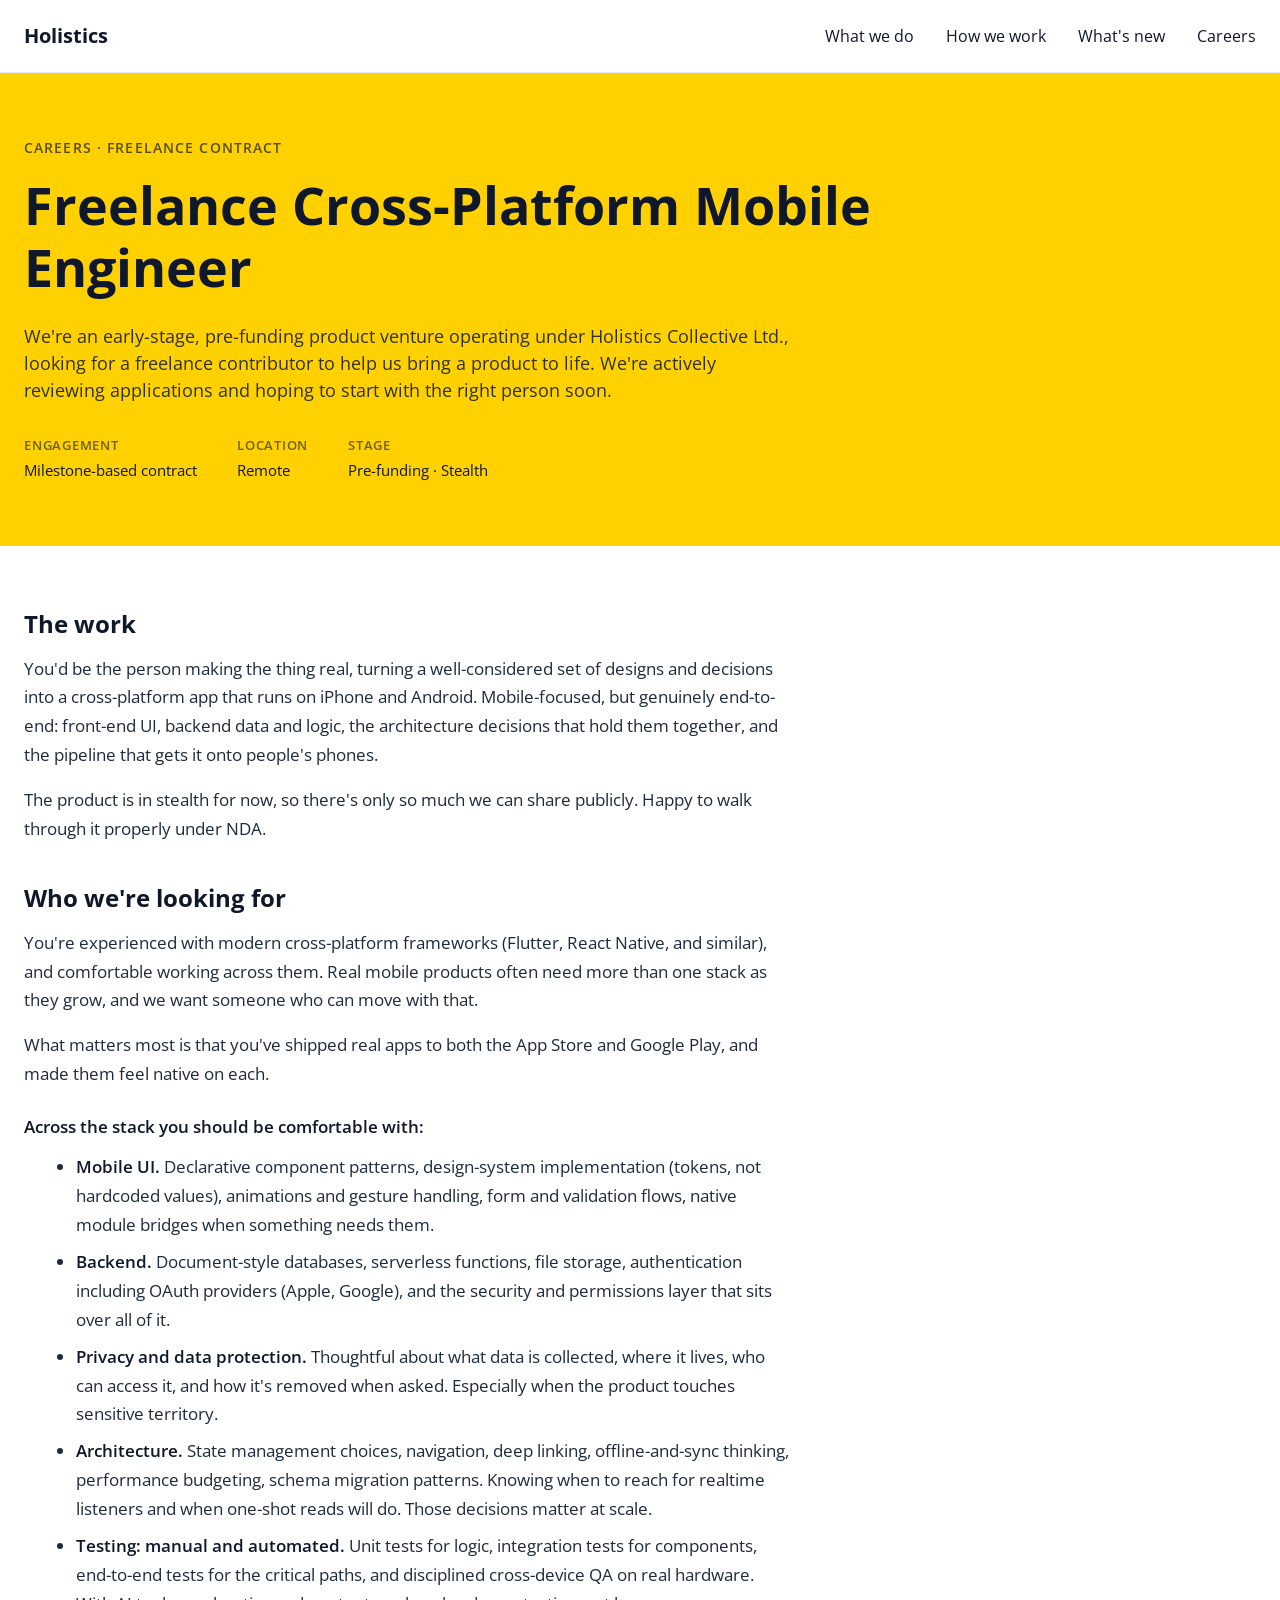
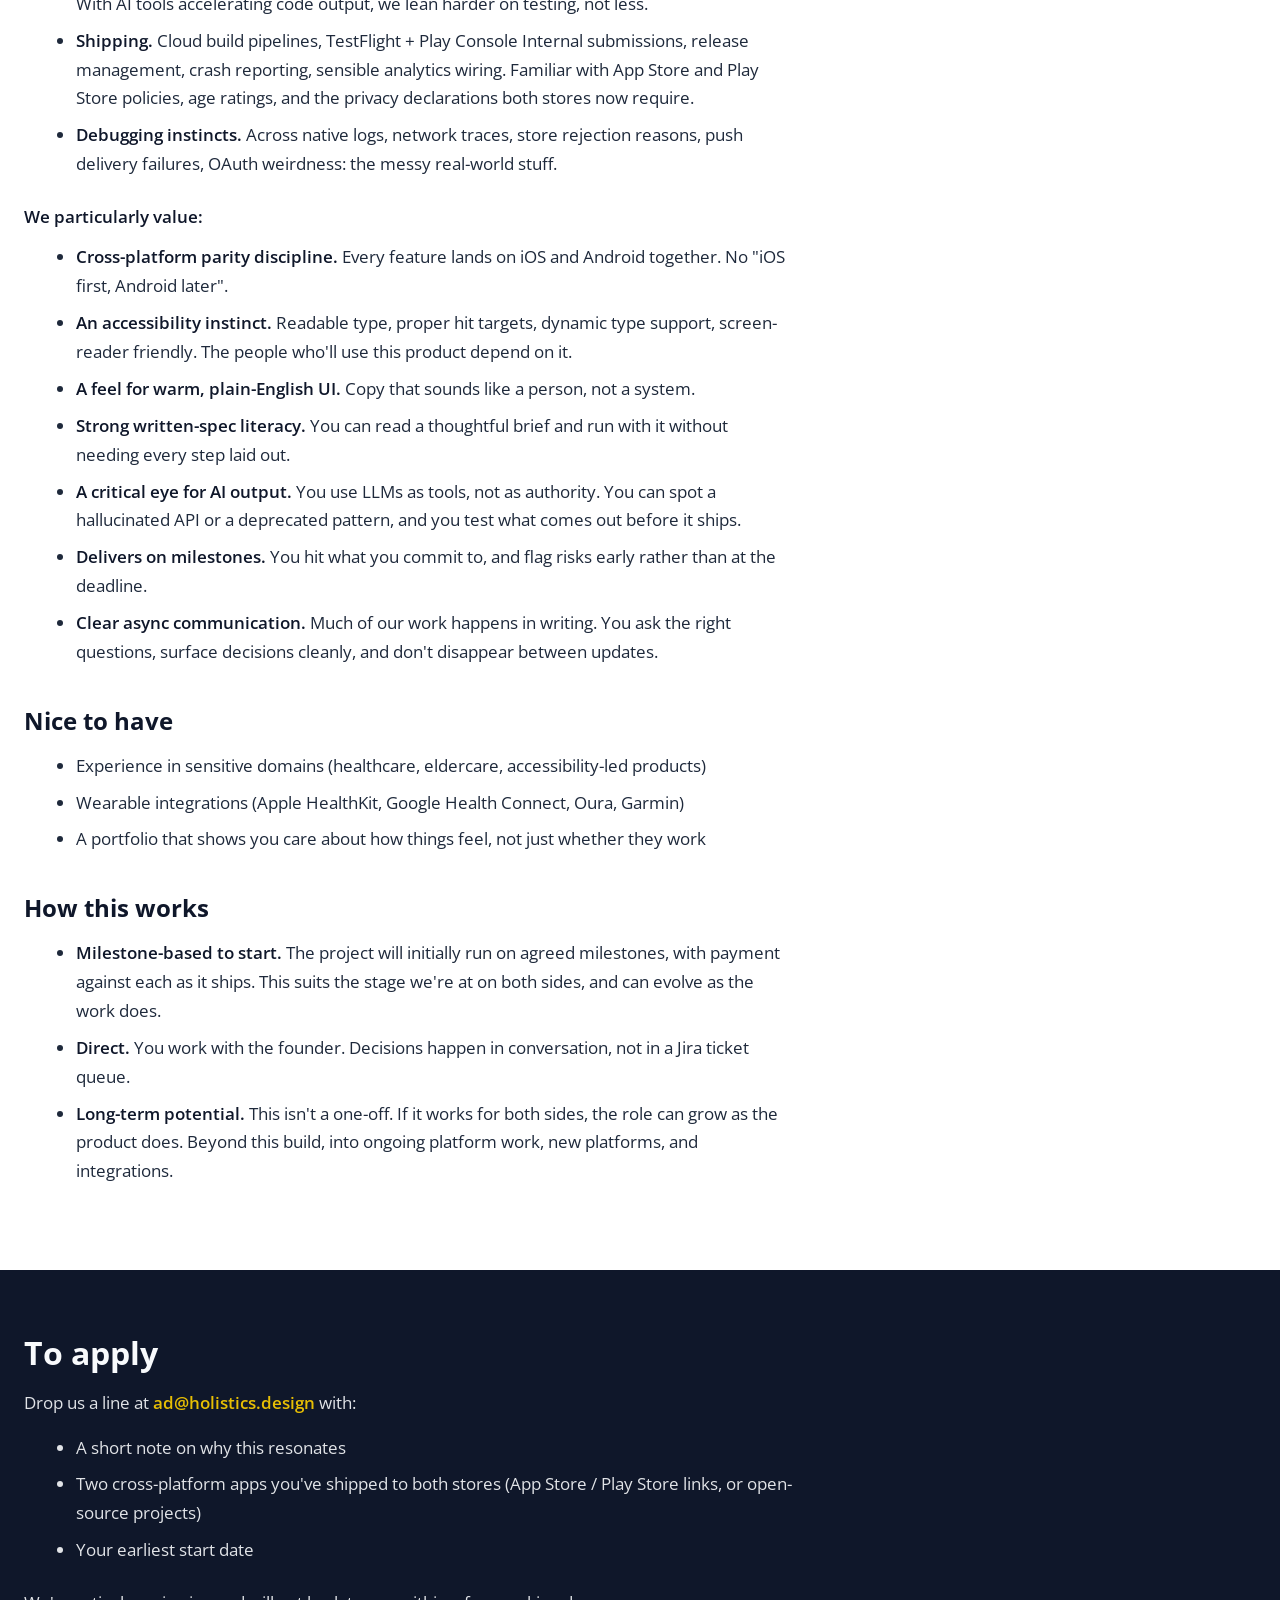
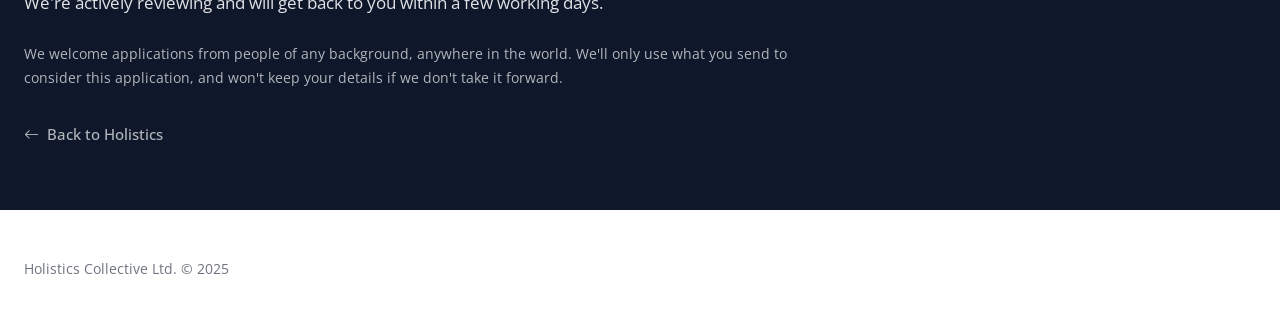
==== commit ce75434d: "Drop AI tools and NDA bullets from careers page Keeps "How this works" focused on the three essentia" ====
--- a/careers/mobile-engineer/index.html
+++ b/careers/mobile-engineer/index.html
@@ -427,9 +427,7 @@
                 <ul>
                     <li><strong>Milestone-based to start.</strong> The project will initially run on agreed milestones, with payment against each as it ships. This suits the stage we're at on both sides, and can evolve as the work does.</li>
                     <li><strong>Direct.</strong> You work with the founder. Decisions happen in conversation, not in a Jira ticket queue.</li>
-                    <li><strong>AI tools are fine.</strong> Use whatever helps you debug, scaffold, or think through a problem. We'll cover tooling costs once we're working together. The only expectation is that you stand behind every line as if you'd written it yourself.</li>
                     <li><strong>Long-term potential.</strong> This isn't a one-off. If it works for both sides, the role can grow as the product does. Beyond this build, into ongoing platform work, new platforms, and integrations.</li>
-                    <li><strong>NDA before product details.</strong> We'll send an NDA before sharing the product. Once it's publicly launched, you're welcome to credit the work like any other project.</li>
                 </ul>
             </div>
         </div>
